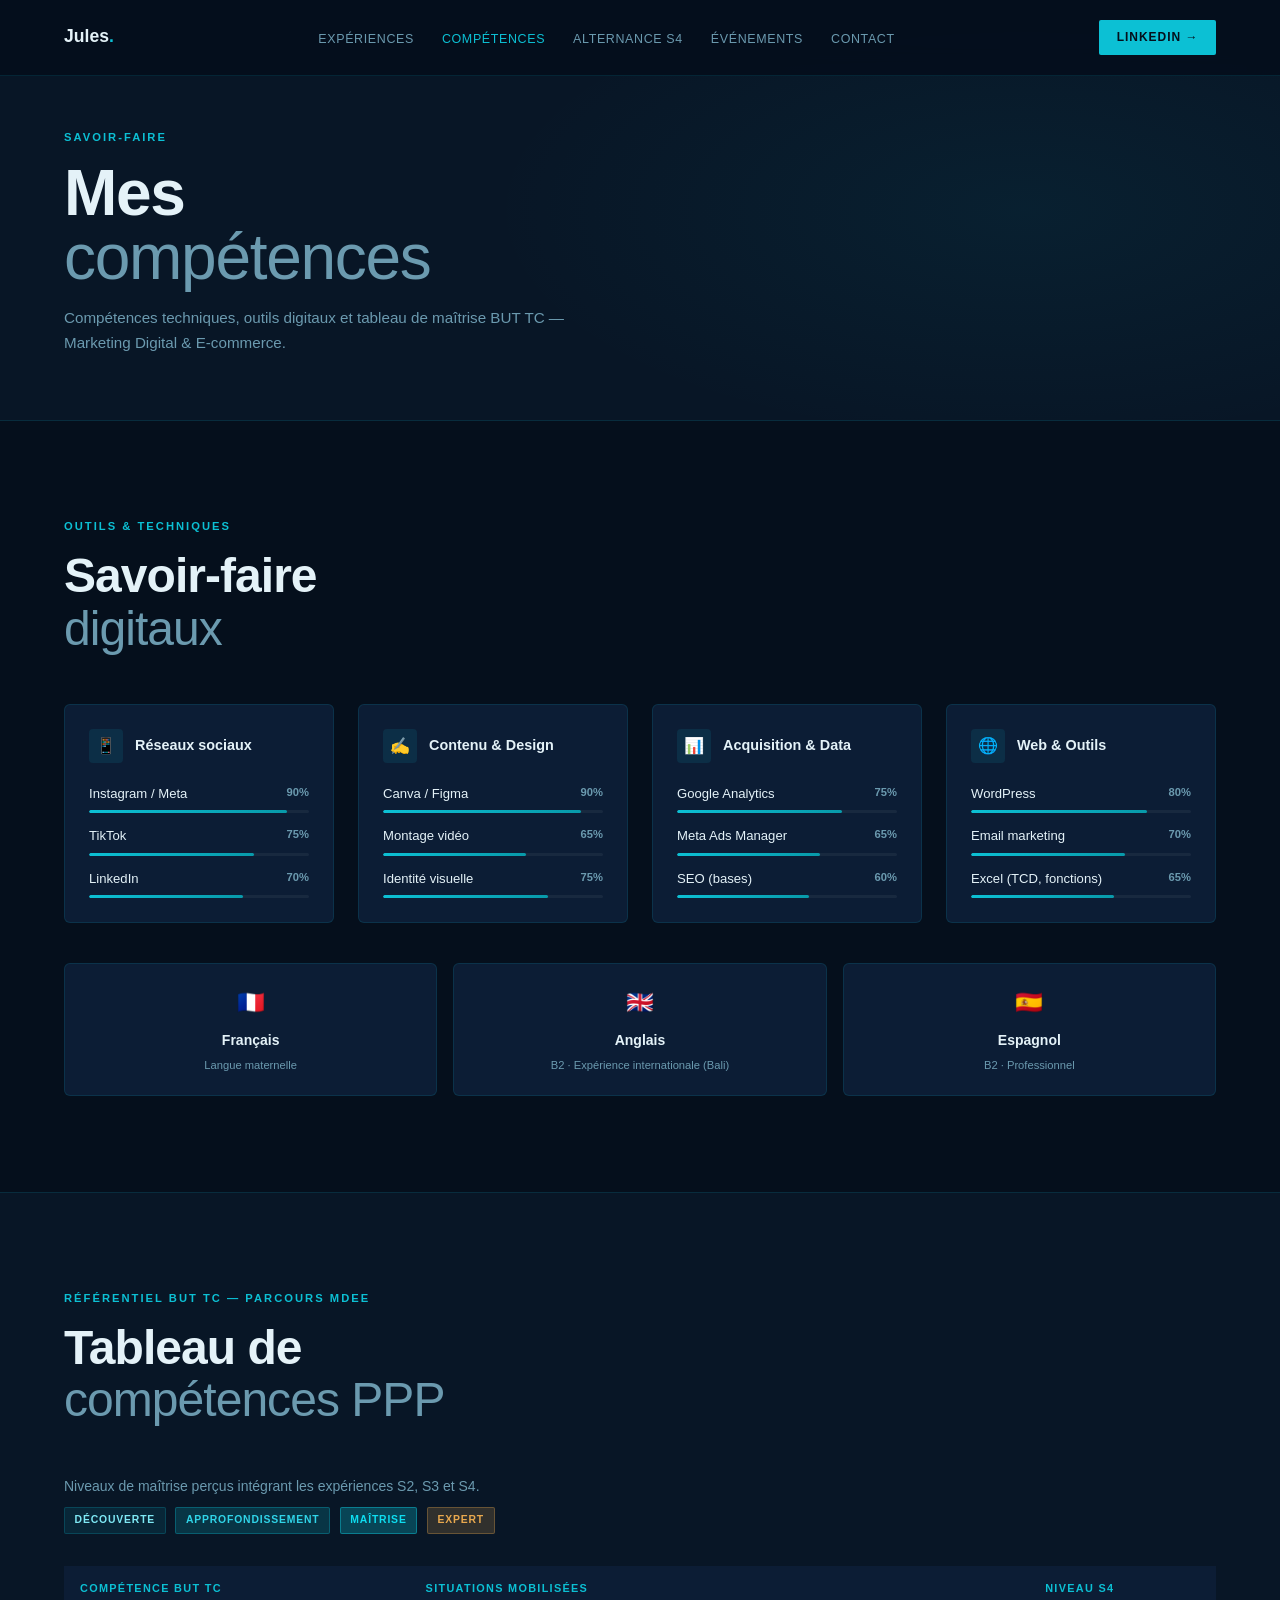
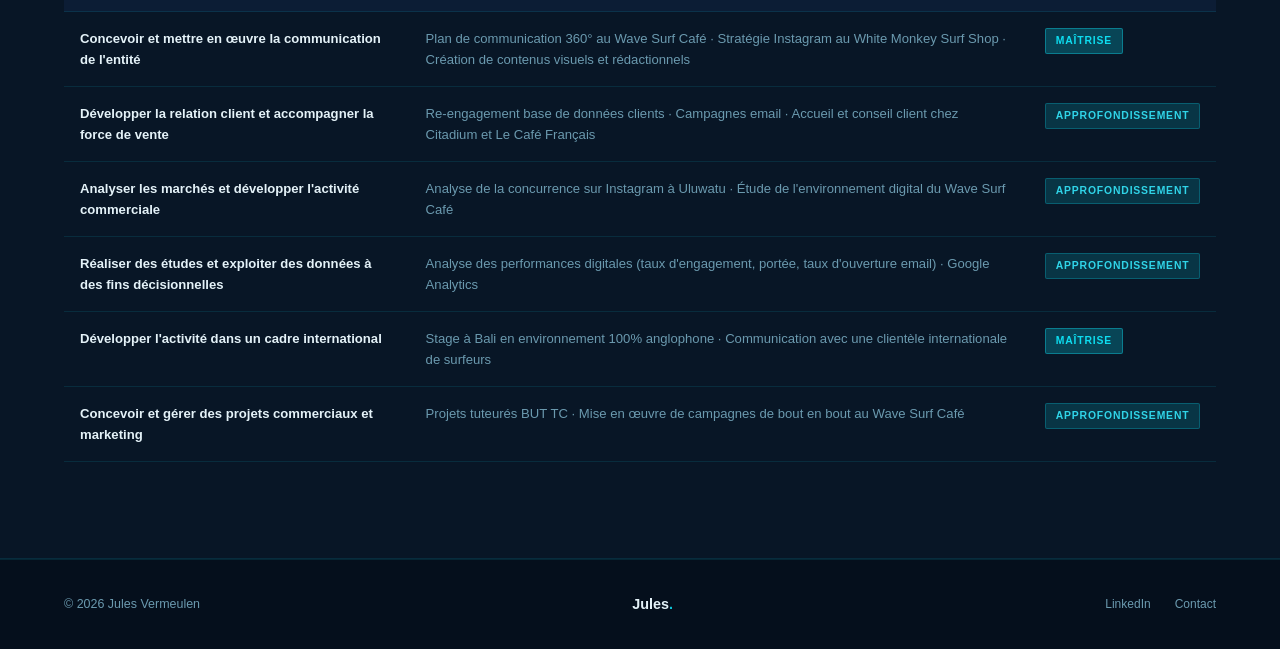
==== competences.html @ f008c770 "Refonte complète du portfolio — thème surf + pages PPP S4 - Nouveau code couleur océan/teal (remplac" ====
<!DOCTYPE html>
<html lang="fr">
<head>
<meta charset="UTF-8">
<meta name="viewport" content="width=device-width, initial-scale=1.0">
<title>Compétences — Jules Vermeulen</title>
<link rel="stylesheet" href="style.css">
</head>
<body>

<nav>
  <a href="index.html" class="nav-logo">Jules<span>.</span></a>
  <ul class="nav-links">
    <li><a href="experiences.html">Expériences</a></li>
    <li><a href="competences.html" class="active">Compétences</a></li>
    <li><a href="alternance.html">Alternance S4</a></li>
    <li><a href="evenements.html">Événements</a></li>
    <li><a href="contact.html">Contact</a></li>
  </ul>
  <a href="https://www.linkedin.com/in/julesvermeulen/" target="_blank" class="nav-cta">LinkedIn →</a>
</nav>

<div class="page-header">
  <div class="page-header-label">Savoir-faire</div>
  <h1 class="page-header-title">Mes<br><em>compétences</em></h1>
  <p class="page-header-sub">Compétences techniques, outils digitaux et tableau de maîtrise BUT TC — Marketing Digital & E-commerce.</p>
</div>

<!-- SKILLS GRID -->
<section>
  <div class="section-label">Outils & techniques</div>
  <h2 class="section-title">Savoir-faire<br><em>digitaux</em></h2>
  <div class="skills-grid">

    <div class="skill-category">
      <div class="skill-cat-header">
        <div class="skill-cat-icon">📱</div>
        <span class="skill-cat-title">Réseaux sociaux</span>
      </div>
      <div class="skill-list">
        <div class="skill-item">
          <div class="skill-name-row"><span class="skill-name">Instagram / Meta</span><span class="skill-pct">90%</span></div>
          <div class="skill-bar"><div class="skill-bar-fill" style="width:90%"></div></div>
        </div>
        <div class="skill-item">
          <div class="skill-name-row"><span class="skill-name">TikTok</span><span class="skill-pct">75%</span></div>
          <div class="skill-bar"><div class="skill-bar-fill" style="width:75%"></div></div>
        </div>
        <div class="skill-item">
          <div class="skill-name-row"><span class="skill-name">LinkedIn</span><span class="skill-pct">70%</span></div>
          <div class="skill-bar"><div class="skill-bar-fill" style="width:70%"></div></div>
        </div>
      </div>
    </div>

    <div class="skill-category">
      <div class="skill-cat-header">
        <div class="skill-cat-icon">✍️</div>
        <span class="skill-cat-title">Contenu & Design</span>
      </div>
      <div class="skill-list">
        <div class="skill-item">
          <div class="skill-name-row"><span class="skill-name">Canva / Figma</span><span class="skill-pct">90%</span></div>
          <div class="skill-bar"><div class="skill-bar-fill" style="width:90%"></div></div>
        </div>
        <div class="skill-item">
          <div class="skill-name-row"><span class="skill-name">Montage vidéo</span><span class="skill-pct">65%</span></div>
          <div class="skill-bar"><div class="skill-bar-fill" style="width:65%"></div></div>
        </div>
        <div class="skill-item">
          <div class="skill-name-row"><span class="skill-name">Identité visuelle</span><span class="skill-pct">75%</span></div>
          <div class="skill-bar"><div class="skill-bar-fill" style="width:75%"></div></div>
        </div>
      </div>
    </div>

    <div class="skill-category">
      <div class="skill-cat-header">
        <div class="skill-cat-icon">📊</div>
        <span class="skill-cat-title">Acquisition & Data</span>
      </div>
      <div class="skill-list">
        <div class="skill-item">
          <div class="skill-name-row"><span class="skill-name">Google Analytics</span><span class="skill-pct">75%</span></div>
          <div class="skill-bar"><div class="skill-bar-fill" style="width:75%"></div></div>
        </div>
        <div class="skill-item">
          <div class="skill-name-row"><span class="skill-name">Meta Ads Manager</span><span class="skill-pct">65%</span></div>
          <div class="skill-bar"><div class="skill-bar-fill" style="width:65%"></div></div>
        </div>
        <div class="skill-item">
          <div class="skill-name-row"><span class="skill-name">SEO (bases)</span><span class="skill-pct">60%</span></div>
          <div class="skill-bar"><div class="skill-bar-fill" style="width:60%"></div></div>
        </div>
      </div>
    </div>

    <div class="skill-category">
      <div class="skill-cat-header">
        <div class="skill-cat-icon">🌐</div>
        <span class="skill-cat-title">Web & Outils</span>
      </div>
      <div class="skill-list">
        <div class="skill-item">
          <div class="skill-name-row"><span class="skill-name">WordPress</span><span class="skill-pct">80%</span></div>
          <div class="skill-bar"><div class="skill-bar-fill" style="width:80%"></div></div>
        </div>
        <div class="skill-item">
          <div class="skill-name-row"><span class="skill-name">Email marketing</span><span class="skill-pct">70%</span></div>
          <div class="skill-bar"><div class="skill-bar-fill" style="width:70%"></div></div>
        </div>
        <div class="skill-item">
          <div class="skill-name-row"><span class="skill-name">Excel (TCD, fonctions)</span><span class="skill-pct">65%</span></div>
          <div class="skill-bar"><div class="skill-bar-fill" style="width:65%"></div></div>
        </div>
      </div>
    </div>

  </div>

  <div class="lang-grid">
    <div class="lang-card"><div class="lang-flag">🇫🇷</div><div class="lang-name">Français</div><div class="lang-level">Langue maternelle</div></div>
    <div class="lang-card"><div class="lang-flag">🇬🇧</div><div class="lang-name">Anglais</div><div class="lang-level">B2 · Expérience internationale (Bali)</div></div>
    <div class="lang-card"><div class="lang-flag">🇪🇸</div><div class="lang-name">Espagnol</div><div class="lang-level">B2 · Professionnel</div></div>
  </div>
</section>

<!-- TABLEAU COMPÉTENCES BUT TC (PPP) -->
<section class="alt">
  <div class="section-label">Référentiel BUT TC — Parcours MDEE</div>
  <h2 class="section-title">Tableau de<br><em>compétences PPP</em></h2>
  <p style="color:var(--muted);margin-bottom:0.5rem;font-size:0.875rem;">Niveaux de maîtrise perçus intégrant les expériences S2, S3 et S4.</p>

  <div style="display:flex;gap:1rem;flex-wrap:wrap;margin-bottom:1.5rem;">
    <span style="font-size:0.72rem;color:var(--muted);">
      <span class="mastery-badge m1">Découverte</span> &nbsp;
      <span class="mastery-badge m2">Approfondissement</span> &nbsp;
      <span class="mastery-badge m3">Maîtrise</span> &nbsp;
      <span class="mastery-badge m4">Expert</span>
    </span>
  </div>

  <div class="comp-table-wrap">
    <table class="comp-table">
      <thead>
        <tr>
          <th>Compétence BUT TC</th>
          <th>Situations mobilisées</th>
          <th>Niveau S4</th>
        </tr>
      </thead>
      <tbody>
        <tr>
          <td>Concevoir et mettre en œuvre la communication de l'entité</td>
          <td>Plan de communication 360° au Wave Surf Café · Stratégie Instagram au White Monkey Surf Shop · Création de contenus visuels et rédactionnels</td>
          <td><span class="mastery-badge m3">Maîtrise</span></td>
        </tr>
        <tr>
          <td>Développer la relation client et accompagner la force de vente</td>
          <td>Re-engagement base de données clients · Campagnes email · Accueil et conseil client chez Citadium et Le Café Français</td>
          <td><span class="mastery-badge m2">Approfondissement</span></td>
        </tr>
        <tr>
          <td>Analyser les marchés et développer l'activité commerciale</td>
          <td>Analyse de la concurrence sur Instagram à Uluwatu · Étude de l'environnement digital du Wave Surf Café</td>
          <td><span class="mastery-badge m2">Approfondissement</span></td>
        </tr>
        <tr>
          <td>Réaliser des études et exploiter des données à des fins décisionnelles</td>
          <td>Analyse des performances digitales (taux d'engagement, portée, taux d'ouverture email) · Google Analytics</td>
          <td><span class="mastery-badge m2">Approfondissement</span></td>
        </tr>
        <tr>
          <td>Développer l'activité dans un cadre international</td>
          <td>Stage à Bali en environnement 100% anglophone · Communication avec une clientèle internationale de surfeurs</td>
          <td><span class="mastery-badge m3">Maîtrise</span></td>
        </tr>
        <tr>
          <td>Concevoir et gérer des projets commerciaux et marketing</td>
          <td>Projets tuteurés BUT TC · Mise en œuvre de campagnes de bout en bout au Wave Surf Café</td>
          <td><span class="mastery-badge m2">Approfondissement</span></td>
        </tr>
      </tbody>
    </table>
  </div>
</section>

<footer>
  <span class="footer-copy">© 2026 Jules Vermeulen</span>
  <span class="footer-logo">Jules<span>.</span></span>
  <div class="footer-links">
    <a href="https://www.linkedin.com/in/julesvermeulen/" target="_blank">LinkedIn</a>
    <a href="contact.html">Contact</a>
  </div>
</footer>

</body>
</html>
---- style.css ----
/* === RESET & VARIABLES === */
*, *::before, *::after { box-sizing: border-box; margin: 0; padding: 0; }

:root {
  --bg: #050F1C;
  --bg2: #081626;
  --bg3: #0C1D35;
  --accent: #0CC0D4;
  --accent2: #089AAA;
  --sand: #E8A84E;
  --text: #E4F2F8;
  --muted: #6B9AAF;
  --border: rgba(12,192,212,0.13);
}

html { scroll-behavior: smooth; }
body {
  background: var(--bg);
  color: var(--text);
  font-family: -apple-system, BlinkMacSystemFont, 'Segoe UI', sans-serif;
  font-size: 16px;
  line-height: 1.7;
  overflow-x: hidden;
}

/* === NAV === */
nav {
  position: fixed;
  top: 0; left: 0; right: 0;
  z-index: 100;
  display: flex;
  align-items: center;
  justify-content: space-between;
  padding: 1.25rem 5vw;
  background: rgba(5,15,28,0.93);
  backdrop-filter: blur(14px);
  border-bottom: 0.5px solid var(--border);
}
.nav-logo { font-size: 1.1rem; font-weight: 800; color: var(--text); text-decoration: none; }
.nav-logo span { color: var(--accent); }
.nav-links { display: flex; gap: 1.75rem; list-style: none; align-items: center; }
.nav-links a {
  font-size: 0.78rem;
  font-weight: 500;
  color: var(--muted);
  text-decoration: none;
  letter-spacing: 0.05em;
  text-transform: uppercase;
  transition: color 0.2s;
}
.nav-links a:hover, .nav-links a.active { color: var(--accent); }
.nav-cta {
  font-size: 0.75rem;
  font-weight: 700;
  letter-spacing: 0.08em;
  text-transform: uppercase;
  color: var(--bg);
  background: var(--accent);
  padding: 0.45rem 1.1rem;
  border-radius: 2px;
  text-decoration: none;
  transition: opacity 0.2s;
  white-space: nowrap;
}
.nav-cta:hover { opacity: 0.85; }

/* === BASE SECTIONS === */
section { padding: 6rem 5vw; }
.section-label {
  font-size: 0.7rem;
  font-weight: 600;
  letter-spacing: 0.18em;
  text-transform: uppercase;
  color: var(--accent);
  margin-bottom: 0.85rem;
}
.section-title {
  font-size: clamp(2rem, 4vw, 3rem);
  font-weight: 800;
  line-height: 1.1;
  letter-spacing: -0.02em;
  margin-bottom: 3rem;
}
.section-title em { font-style: normal; color: var(--muted); font-weight: 400; }
section.alt {
  background: var(--bg2);
  border-top: 0.5px solid var(--border);
  border-bottom: 0.5px solid var(--border);
}

/* === BUTTONS === */
.btn-primary {
  display: inline-flex;
  align-items: center;
  gap: 0.5rem;
  background: var(--accent);
  color: var(--bg);
  font-size: 0.875rem;
  font-weight: 700;
  letter-spacing: 0.04em;
  text-decoration: none;
  padding: 0.75rem 1.75rem;
  border-radius: 3px;
  transition: opacity 0.2s;
}
.btn-primary:hover { opacity: 0.85; }
.btn-ghost {
  color: var(--text);
  font-size: 0.875rem;
  font-weight: 500;
  text-decoration: none;
  border-bottom: 1px solid var(--border);
  padding-bottom: 2px;
}
.btn-ghost:hover { color: var(--accent); }

/* === TAG === */
.tag {
  font-size: 0.7rem;
  font-weight: 500;
  padding: 0.25rem 0.65rem;
  background: rgba(12,192,212,0.07);
  border: 0.5px solid var(--border);
  border-radius: 2px;
  color: var(--muted);
}

/* === PAGE HEADER === */
.page-header {
  padding: 8rem 5vw 4rem;
  background: var(--bg2);
  border-bottom: 0.5px solid var(--border);
  position: relative;
  overflow: hidden;
}
.page-header::before {
  content: '';
  position: absolute;
  inset: 0;
  background: radial-gradient(ellipse 60% 80% at 80% 50%, rgba(12,192,212,0.06) 0%, transparent 70%);
  pointer-events: none;
}
.page-header-label { font-size: 0.7rem; font-weight: 600; letter-spacing: 0.18em; text-transform: uppercase; color: var(--accent); margin-bottom: 0.85rem; }
.page-header-title { font-size: clamp(2.5rem, 5vw, 4rem); font-weight: 800; line-height: 1; letter-spacing: -0.02em; position: relative; }
.page-header-title em { font-style: normal; color: var(--muted); font-weight: 400; }
.page-header-sub { font-size: 0.95rem; color: var(--muted); margin-top: 1rem; max-width: 560px; line-height: 1.7; position: relative; }

/* === HERO (index) === */
.hero {
  min-height: 100vh;
  display: grid;
  grid-template-columns: 1fr 1fr;
  align-items: center;
  padding: 8rem 5vw 4rem;
  gap: 4rem;
  position: relative;
  overflow: hidden;
}
.hero::before {
  content: '';
  position: absolute;
  inset: 0;
  background:
    radial-gradient(ellipse 70% 60% at 75% 50%, rgba(12,192,212,0.06) 0%, transparent 70%),
    radial-gradient(ellipse 50% 50% at 20% 80%, rgba(232,168,78,0.04) 0%, transparent 60%);
  pointer-events: none;
}
.hero-left { position: relative; z-index: 2; }

.photo-wrapper { position: relative; width: 110px; height: 110px; margin-bottom: 2rem; }
.photo-ring { position: absolute; inset: -4px; border-radius: 50%; background: conic-gradient(var(--accent) 0%, transparent 60%, var(--accent2) 100%); animation: spin 3s linear infinite; }
.photo-ring-inner { position: absolute; inset: 3px; border-radius: 50%; background: var(--bg); }
.hero-photo { position: absolute; inset: 6px; width: calc(100% - 12px); height: calc(100% - 12px); border-radius: 50%; object-fit: cover; z-index: 1; }
@keyframes spin { from { transform: rotate(0deg); } to { transform: rotate(360deg); } }

.hero-tag {
  display: inline-flex;
  align-items: center;
  gap: 0.5rem;
  font-size: 0.7rem;
  font-weight: 500;
  letter-spacing: 0.12em;
  text-transform: uppercase;
  color: var(--accent);
  border: 0.5px solid rgba(12,192,212,0.3);
  padding: 0.35rem 0.9rem;
  border-radius: 2px;
  margin-bottom: 1.5rem;
}
.hero-tag::before { content: ''; width: 6px; height: 6px; background: var(--accent); border-radius: 50%; animation: pulse 2s ease-in-out infinite; }
@keyframes pulse { 0%,100%{opacity:1;transform:scale(1)} 50%{opacity:0.4;transform:scale(0.7)} }

.hero-name { font-size: clamp(3rem, 6vw, 5rem); font-weight: 800; line-height: 0.95; letter-spacing: -0.02em; margin-bottom: 0.75rem; }
.hero-name em { font-style: normal; -webkit-text-stroke: 1px var(--text); color: transparent; }
.hero-role { font-size: 1rem; color: var(--muted); margin-bottom: 1rem; line-height: 1.6; }
.hero-role strong { color: var(--text); font-weight: 600; }
.hero-desc {
  font-size: 0.9rem;
  color: var(--muted);
  max-width: 420px;
  margin-bottom: 2rem;
  padding: 1rem 1.25rem;
  background: rgba(12,192,212,0.05);
  border-left: 2px solid var(--accent);
  border-radius: 0 4px 4px 0;
}
.hero-desc strong { color: var(--accent); font-weight: 600; }
.hero-actions { display: flex; gap: 1rem; align-items: center; flex-wrap: wrap; }

.hero-right {
  position: relative;
  z-index: 2;
  display: flex;
  flex-direction: column;
  gap: 1rem;
  padding-left: 2rem;
  border-left: 1px solid var(--border);
}
.hero-stat { padding: 1.25rem 1.5rem; background: var(--bg2); border: 0.5px solid var(--border); border-radius: 4px; transition: border-color 0.2s; }
.hero-stat:hover { border-color: rgba(12,192,212,0.3); }
.hero-stat-num { font-size: 2.2rem; font-weight: 800; color: var(--accent); line-height: 1; margin-bottom: 0.25rem; }
.hero-stat-label { font-size: 0.78rem; color: var(--muted); }
.hero-tags-list { display: flex; flex-wrap: wrap; gap: 0.5rem; margin-top: 0.5rem; }

/* === PAGE NAV CARDS (index) === */
.page-cards { display: grid; grid-template-columns: repeat(auto-fit, minmax(220px, 1fr)); gap: 1.25rem; }
.page-card {
  display: block;
  padding: 1.75rem;
  background: var(--bg3);
  border: 0.5px solid var(--border);
  border-radius: 6px;
  text-decoration: none;
  color: var(--text);
  transition: border-color 0.2s, transform 0.2s;
}
.page-card:hover { border-color: rgba(12,192,212,0.35); transform: translateY(-2px); }
.page-card-icon { font-size: 1.5rem; margin-bottom: 1rem; }
.page-card-title { font-size: 0.95rem; font-weight: 700; margin-bottom: 0.4rem; }
.page-card-desc { font-size: 0.78rem; color: var(--muted); line-height: 1.6; }
.page-card-arrow { color: var(--accent); font-size: 0.82rem; margin-top: 1rem; display: block; }

/* === ABOUT CARDS === */
.reason-card { display: flex; gap: 1rem; align-items: flex-start; padding: 1.25rem; background: var(--bg3); border: 0.5px solid var(--border); border-radius: 6px; transition: border-color 0.2s; }
.reason-card:hover { border-color: rgba(12,192,212,0.3); }
.reason-icon { font-size: 1rem; width: 38px; height: 38px; background: rgba(12,192,212,0.1); border-radius: 4px; display: flex; align-items: center; justify-content: center; flex-shrink: 0; }
.reason-card h4 { font-size: 0.875rem; font-weight: 700; margin-bottom: 0.2rem; color: var(--text); }
.reason-card p { font-size: 0.78rem; color: var(--muted); line-height: 1.5; }

/* === EXPERIENCES === */
.exp-timeline { position: relative; padding-left: 2rem; max-width: 820px; }
.exp-timeline::before { content: ''; position: absolute; left: 0; top: 0.5rem; bottom: 0; width: 1px; background: linear-gradient(to bottom, var(--accent), transparent); }
.exp-item { position: relative; margin-bottom: 3rem; padding-left: 2.5rem; }
.exp-item::before { content: ''; position: absolute; left: -2rem; top: 0.6rem; width: 9px; height: 9px; background: var(--accent); border-radius: 50%; border: 2px solid var(--bg); box-shadow: 0 0 8px rgba(12,192,212,0.5); }
.exp-period { font-size: 0.7rem; font-weight: 600; letter-spacing: 0.1em; text-transform: uppercase; color: var(--accent); margin-bottom: 0.4rem; }
.exp-title { font-size: 1.2rem; font-weight: 700; margin-bottom: 0.2rem; }
.exp-company { font-size: 0.875rem; color: var(--muted); margin-bottom: 0.9rem; }
.exp-missions { list-style: none; display: flex; flex-direction: column; gap: 0.45rem; }
.exp-missions li { font-size: 0.875rem; color: var(--muted); padding-left: 1.4rem; position: relative; }
.exp-missions li::before { content: '→'; position: absolute; left: 0; color: var(--accent); font-size: 0.8rem; }
.exp-tags { display: flex; flex-wrap: wrap; gap: 0.4rem; margin-top: 0.9rem; }

/* === SKILLS === */
.skills-grid { display: grid; grid-template-columns: repeat(auto-fit, minmax(230px, 1fr)); gap: 1.5rem; }
.skill-category { background: var(--bg3); border: 0.5px solid var(--border); border-radius: 6px; padding: 1.5rem; transition: border-color 0.2s; }
.skill-category:hover { border-color: rgba(12,192,212,0.25); }
.skill-cat-header { display: flex; align-items: center; gap: 0.75rem; margin-bottom: 1.25rem; }
.skill-cat-icon { font-size: 1rem; width: 34px; height: 34px; background: rgba(12,192,212,0.1); border-radius: 4px; display: flex; align-items: center; justify-content: center; }
.skill-cat-title { font-size: 0.9rem; font-weight: 700; }
.skill-list { display: flex; flex-direction: column; gap: 0.8rem; }
.skill-item { display: flex; flex-direction: column; gap: 0.3rem; }
.skill-name-row { display: flex; justify-content: space-between; }
.skill-name { font-size: 0.82rem; color: var(--text); }
.skill-pct { font-size: 0.7rem; color: var(--muted); font-weight: 600; }
.skill-bar { height: 3px; background: rgba(255,255,255,0.05); border-radius: 2px; overflow: hidden; }
.skill-bar-fill { height: 100%; background: linear-gradient(90deg, var(--accent), var(--accent2)); border-radius: 2px; }

.lang-grid { display: flex; gap: 1rem; margin-top: 2.5rem; flex-wrap: wrap; }
.lang-card { flex: 1; min-width: 130px; background: var(--bg3); border: 0.5px solid var(--border); border-radius: 6px; padding: 1.25rem; text-align: center; }
.lang-flag { font-size: 1.4rem; margin-bottom: 0.4rem; }
.lang-name { font-size: 0.875rem; font-weight: 700; margin-bottom: 0.2rem; }
.lang-level { font-size: 0.7rem; color: var(--muted); }

/* === COMPETENCY TABLE (PPP) === */
.comp-table-wrap { overflow-x: auto; margin-top: 2rem; }
.comp-table { width: 100%; border-collapse: collapse; min-width: 600px; }
.comp-table th {
  font-size: 0.68rem;
  font-weight: 600;
  letter-spacing: 0.12em;
  text-transform: uppercase;
  color: var(--accent);
  text-align: left;
  padding: 0.85rem 1rem;
  border-bottom: 1px solid var(--border);
  background: var(--bg3);
}
.comp-table td {
  font-size: 0.82rem;
  color: var(--muted);
  padding: 1rem 1rem;
  border-bottom: 0.5px solid var(--border);
  vertical-align: top;
  line-height: 1.6;
}
.comp-table td:first-child { color: var(--text); font-weight: 600; width: 30%; }
.comp-table tr:hover td { background: rgba(12,192,212,0.03); }
.mastery-badge {
  display: inline-block;
  font-size: 0.65rem;
  font-weight: 700;
  letter-spacing: 0.08em;
  text-transform: uppercase;
  padding: 0.22rem 0.6rem;
  border-radius: 2px;
  white-space: nowrap;
}
.m1 { background: rgba(12,192,212,0.1); color: #7ee8f4; border: 0.5px solid rgba(12,192,212,0.2); }
.m2 { background: rgba(12,192,212,0.18); color: #30d4e8; border: 0.5px solid rgba(12,192,212,0.3); }
.m3 { background: rgba(12,192,212,0.28); color: #0EDDF0; border: 0.5px solid rgba(12,192,212,0.45); }
.m4 { background: rgba(232,168,78,0.18); color: var(--sand); border: 0.5px solid rgba(232,168,78,0.3); }

/* === ALTERNANCE (PPP) === */
.situation-card {
  background: var(--bg3);
  border: 0.5px solid var(--border);
  border-radius: 6px;
  padding: 1.75rem;
  margin-bottom: 1.5rem;
  transition: border-color 0.2s;
}
.situation-card:hover { border-color: rgba(12,192,212,0.3); }
.situation-num { font-size: 0.68rem; font-weight: 700; letter-spacing: 0.12em; text-transform: uppercase; color: var(--accent); margin-bottom: 0.5rem; }
.situation-title { font-size: 1.05rem; font-weight: 700; margin-bottom: 1rem; }
.situation-grid { display: grid; grid-template-columns: 1fr 1fr; gap: 1rem; }
.situation-block label { display: block; font-size: 0.65rem; font-weight: 600; letter-spacing: 0.12em; text-transform: uppercase; color: var(--accent); margin-bottom: 0.35rem; }
.situation-block p { font-size: 0.82rem; color: var(--muted); line-height: 1.6; }
.situation-result { margin-top: 1rem; padding: 0.85rem 1rem; background: rgba(12,192,212,0.05); border-left: 2px solid var(--accent); border-radius: 0 3px 3px 0; font-size: 0.82rem; color: var(--text); }
.situation-result strong { color: var(--accent); }

/* === EVENTS (PPP) === */
.events-grid { display: grid; grid-template-columns: repeat(auto-fit, minmax(300px, 1fr)); gap: 1.5rem; }
.event-card { background: var(--bg3); border: 0.5px solid var(--border); border-radius: 6px; padding: 1.75rem; transition: border-color 0.2s; }
.event-card:hover { border-color: rgba(12,192,212,0.3); }
.event-badges { display: flex; gap: 0.5rem; margin-bottom: 1rem; flex-wrap: wrap; }
.badge {
  display: inline-block;
  font-size: 0.62rem;
  font-weight: 700;
  letter-spacing: 0.1em;
  text-transform: uppercase;
  padding: 0.2rem 0.6rem;
  border-radius: 2px;
}
.badge-tc { background: rgba(12,192,212,0.12); color: var(--accent); border: 0.5px solid rgba(12,192,212,0.25); }
.badge-perso { background: rgba(232,168,78,0.12); color: var(--sand); border: 0.5px solid rgba(232,168,78,0.25); }
.event-date { font-size: 0.7rem; color: var(--muted); margin-bottom: 0.5rem; }
.event-title { font-size: 1.05rem; font-weight: 700; margin-bottom: 0.75rem; }
.event-desc { font-size: 0.82rem; color: var(--muted); line-height: 1.7; margin-bottom: 1rem; }
.event-impact { font-size: 0.8rem; padding: 0.75rem 1rem; background: rgba(12,192,212,0.05); border-left: 2px solid var(--accent); border-radius: 0 3px 3px 0; line-height: 1.6; }
.event-impact strong { color: var(--accent); }

/* === CONTACT === */
.contact-cards { display: flex; flex-direction: column; gap: 1rem; max-width: 420px; margin: 0 auto; }
.contact-card {
  display: flex;
  align-items: center;
  gap: 1rem;
  padding: 1.25rem 1.5rem;
  background: var(--bg2);
  border: 0.5px solid var(--border);
  border-radius: 6px;
  text-decoration: none;
  color: var(--text);
  transition: border-color 0.2s;
}
.contact-card:hover { border-color: rgba(12,192,212,0.4); }
.contact-card-icon {
  font-size: 1.1rem;
  width: 42px;
  height: 42px;
  background: rgba(12,192,212,0.1);
  border-radius: 4px;
  display: flex;
  align-items: center;
  justify-content: center;
  flex-shrink: 0;
}
.contact-card-label { font-size: 0.65rem; letter-spacing: 0.1em; text-transform: uppercase; color: var(--muted); margin-bottom: 0.2rem; }
.contact-card-value { font-size: 0.9rem; font-weight: 500; }

.linkedin-block {
  display: flex;
  align-items: center;
  gap: 1.25rem;
  padding: 1.75rem 2rem;
  background: rgba(12,192,212,0.06);
  border: 1px solid rgba(12,192,212,0.22);
  border-radius: 8px;
  text-decoration: none;
  color: var(--text);
  transition: border-color 0.2s, background 0.2s;
  max-width: 420px;
  margin: 1.5rem auto 0;
}
.linkedin-block:hover { border-color: var(--accent); background: rgba(12,192,212,0.1); }
.linkedin-block-logo { font-size: 1.8rem; flex-shrink: 0; }
.linkedin-block-title { font-size: 1rem; font-weight: 700; margin-bottom: 0.2rem; }
.linkedin-block-url { font-size: 0.78rem; color: var(--muted); }

/* === FOOTER === */
footer {
  border-top: 0.5px solid var(--border);
  padding: 2rem 5vw;
  display: flex;
  align-items: center;
  justify-content: space-between;
  flex-wrap: wrap;
  gap: 1rem;
}
.footer-copy { font-size: 0.78rem; color: var(--muted); }
.footer-logo { font-size: 0.9rem; font-weight: 800; }
.footer-logo span { color: var(--accent); }
.footer-links { display: flex; gap: 1.5rem; }
.footer-links a { font-size: 0.75rem; color: var(--muted); text-decoration: none; transition: color 0.2s; }
.footer-links a:hover { color: var(--accent); }

/* === RESPONSIVE === */
@media (max-width: 768px) {
  .hero { grid-template-columns: 1fr; padding-top: 7rem; }
  .hero-right { border-left: none; border-top: 1px solid var(--border); padding-left: 0; padding-top: 2rem; }
  .nav-links { display: none; }
  .situation-grid { grid-template-columns: 1fr; }
  .page-header { padding: 7rem 5vw 3rem; }
}
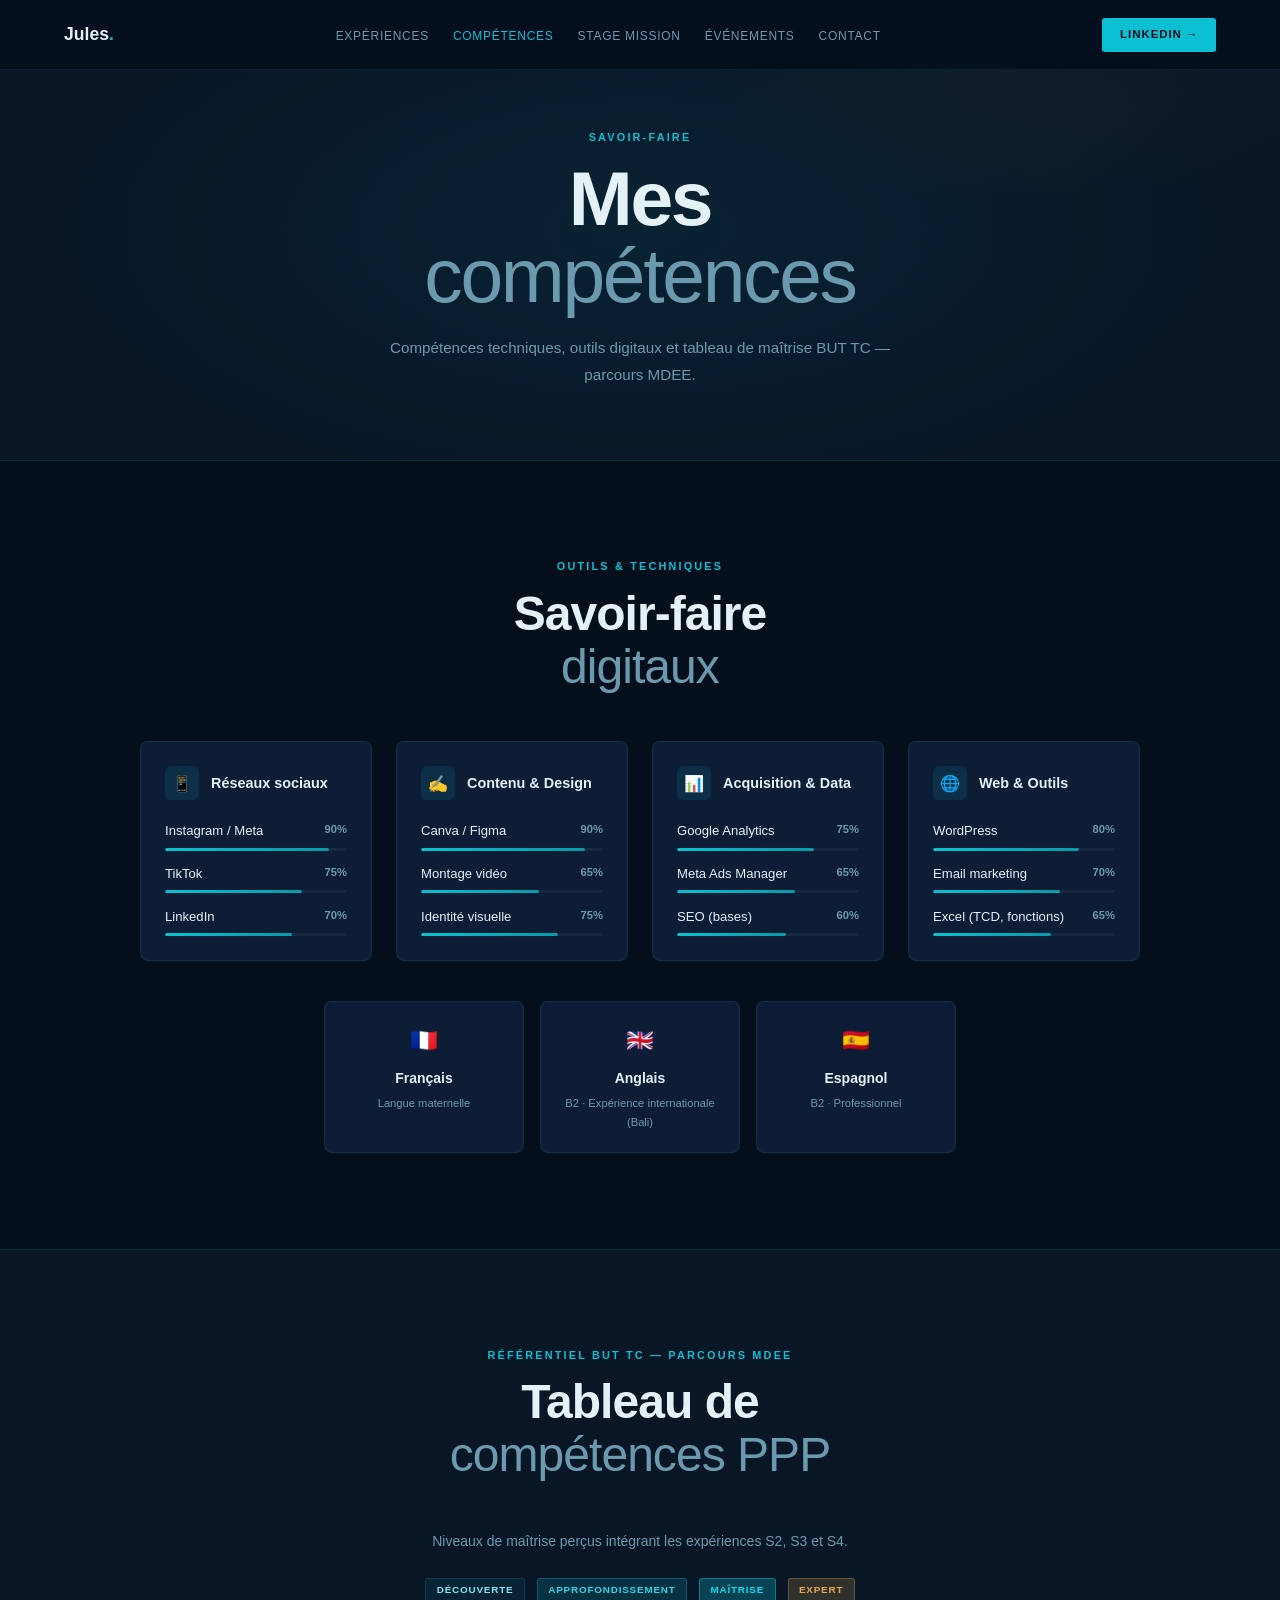
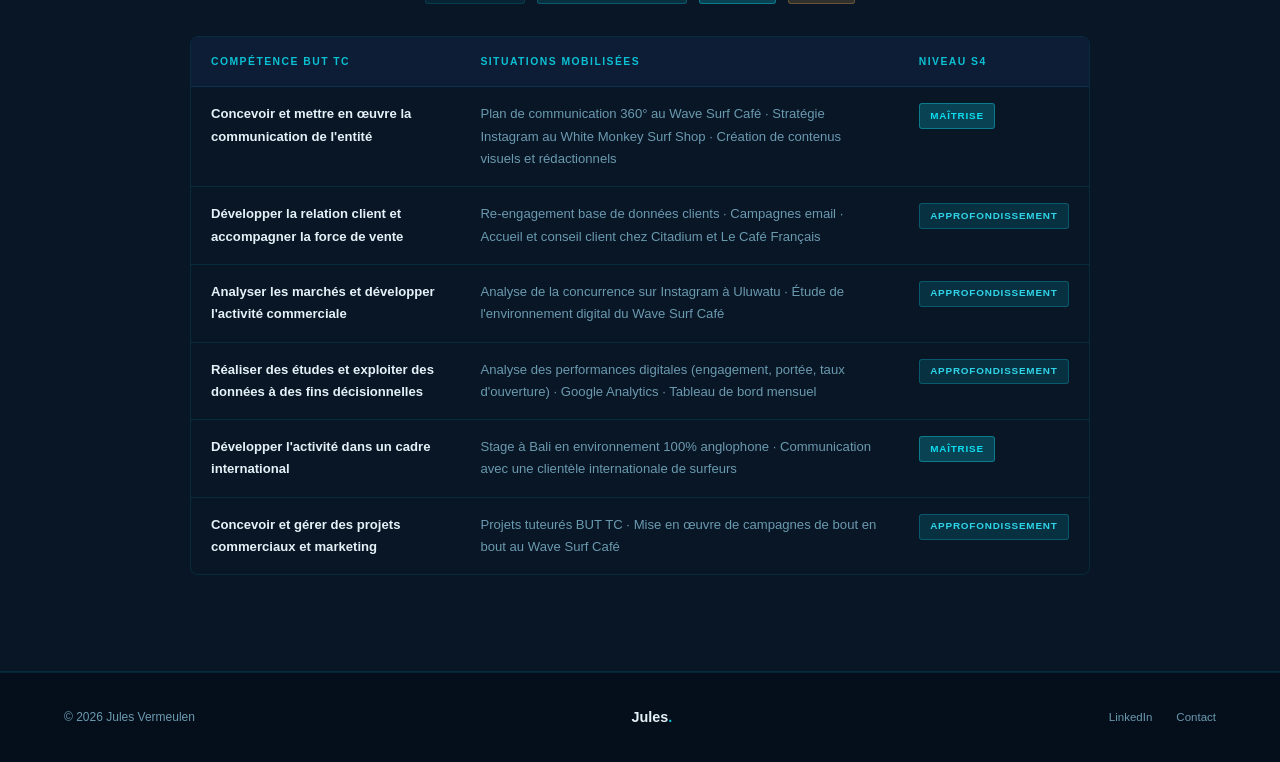
==== commit 584fb206: "Refonte complète : animations, responsive, carte, LinkedIn corrigé - LinkedIn URL corrigé partout (/" ====
--- a/competences.html
+++ b/competences.html
@@ -13,134 +13,78 @@
   <ul class="nav-links">
     <li><a href="experiences.html">Expériences</a></li>
     <li><a href="competences.html" class="active">Compétences</a></li>
-    <li><a href="alternance.html">Alternance S4</a></li>
+    <li><a href="stage-mission.html">Stage Mission</a></li>
     <li><a href="evenements.html">Événements</a></li>
     <li><a href="contact.html">Contact</a></li>
   </ul>
-  <a href="https://www.linkedin.com/in/julesvermeulen/" target="_blank" class="nav-cta">LinkedIn →</a>
+  <button class="nav-toggle" aria-label="Menu"><span></span><span></span><span></span></button>
+  <a href="https://www.linkedin.com/in/jules-vermeulen/" target="_blank" class="nav-cta">LinkedIn →</a>
 </nav>
 
 <div class="page-header">
   <div class="page-header-label">Savoir-faire</div>
   <h1 class="page-header-title">Mes<br><em>compétences</em></h1>
-  <p class="page-header-sub">Compétences techniques, outils digitaux et tableau de maîtrise BUT TC — Marketing Digital & E-commerce.</p>
+  <p class="page-header-sub">Compétences techniques, outils digitaux et tableau de maîtrise BUT TC — parcours MDEE.</p>
 </div>
 
-<!-- SKILLS GRID -->
 <section>
   <div class="section-label">Outils & techniques</div>
   <h2 class="section-title">Savoir-faire<br><em>digitaux</em></h2>
   <div class="skills-grid">
-
-    <div class="skill-category">
-      <div class="skill-cat-header">
-        <div class="skill-cat-icon">📱</div>
-        <span class="skill-cat-title">Réseaux sociaux</span>
-      </div>
+    <div class="skill-category will-animate delay-1">
+      <div class="skill-cat-header"><div class="skill-cat-icon">📱</div><span class="skill-cat-title">Réseaux sociaux</span></div>
       <div class="skill-list">
-        <div class="skill-item">
-          <div class="skill-name-row"><span class="skill-name">Instagram / Meta</span><span class="skill-pct">90%</span></div>
-          <div class="skill-bar"><div class="skill-bar-fill" style="width:90%"></div></div>
-        </div>
-        <div class="skill-item">
-          <div class="skill-name-row"><span class="skill-name">TikTok</span><span class="skill-pct">75%</span></div>
-          <div class="skill-bar"><div class="skill-bar-fill" style="width:75%"></div></div>
-        </div>
-        <div class="skill-item">
-          <div class="skill-name-row"><span class="skill-name">LinkedIn</span><span class="skill-pct">70%</span></div>
-          <div class="skill-bar"><div class="skill-bar-fill" style="width:70%"></div></div>
-        </div>
+        <div class="skill-item"><div class="skill-name-row"><span class="skill-name">Instagram / Meta</span><span class="skill-pct">90%</span></div><div class="skill-bar"><div class="skill-bar-fill" style="width:90%"></div></div></div>
+        <div class="skill-item"><div class="skill-name-row"><span class="skill-name">TikTok</span><span class="skill-pct">75%</span></div><div class="skill-bar"><div class="skill-bar-fill" style="width:75%"></div></div></div>
+        <div class="skill-item"><div class="skill-name-row"><span class="skill-name">LinkedIn</span><span class="skill-pct">70%</span></div><div class="skill-bar"><div class="skill-bar-fill" style="width:70%"></div></div></div>
       </div>
     </div>
-
-    <div class="skill-category">
-      <div class="skill-cat-header">
-        <div class="skill-cat-icon">✍️</div>
-        <span class="skill-cat-title">Contenu & Design</span>
-      </div>
+    <div class="skill-category will-animate delay-2">
+      <div class="skill-cat-header"><div class="skill-cat-icon">✍️</div><span class="skill-cat-title">Contenu & Design</span></div>
       <div class="skill-list">
-        <div class="skill-item">
-          <div class="skill-name-row"><span class="skill-name">Canva / Figma</span><span class="skill-pct">90%</span></div>
-          <div class="skill-bar"><div class="skill-bar-fill" style="width:90%"></div></div>
-        </div>
-        <div class="skill-item">
-          <div class="skill-name-row"><span class="skill-name">Montage vidéo</span><span class="skill-pct">65%</span></div>
-          <div class="skill-bar"><div class="skill-bar-fill" style="width:65%"></div></div>
-        </div>
-        <div class="skill-item">
-          <div class="skill-name-row"><span class="skill-name">Identité visuelle</span><span class="skill-pct">75%</span></div>
-          <div class="skill-bar"><div class="skill-bar-fill" style="width:75%"></div></div>
-        </div>
+        <div class="skill-item"><div class="skill-name-row"><span class="skill-name">Canva / Figma</span><span class="skill-pct">90%</span></div><div class="skill-bar"><div class="skill-bar-fill" style="width:90%"></div></div></div>
+        <div class="skill-item"><div class="skill-name-row"><span class="skill-name">Montage vidéo</span><span class="skill-pct">65%</span></div><div class="skill-bar"><div class="skill-bar-fill" style="width:65%"></div></div></div>
+        <div class="skill-item"><div class="skill-name-row"><span class="skill-name">Identité visuelle</span><span class="skill-pct">75%</span></div><div class="skill-bar"><div class="skill-bar-fill" style="width:75%"></div></div></div>
       </div>
     </div>
-
-    <div class="skill-category">
-      <div class="skill-cat-header">
-        <div class="skill-cat-icon">📊</div>
-        <span class="skill-cat-title">Acquisition & Data</span>
-      </div>
+    <div class="skill-category will-animate delay-3">
+      <div class="skill-cat-header"><div class="skill-cat-icon">📊</div><span class="skill-cat-title">Acquisition & Data</span></div>
       <div class="skill-list">
-        <div class="skill-item">
-          <div class="skill-name-row"><span class="skill-name">Google Analytics</span><span class="skill-pct">75%</span></div>
-          <div class="skill-bar"><div class="skill-bar-fill" style="width:75%"></div></div>
-        </div>
-        <div class="skill-item">
-          <div class="skill-name-row"><span class="skill-name">Meta Ads Manager</span><span class="skill-pct">65%</span></div>
-          <div class="skill-bar"><div class="skill-bar-fill" style="width:65%"></div></div>
-        </div>
-        <div class="skill-item">
-          <div class="skill-name-row"><span class="skill-name">SEO (bases)</span><span class="skill-pct">60%</span></div>
-          <div class="skill-bar"><div class="skill-bar-fill" style="width:60%"></div></div>
-        </div>
+        <div class="skill-item"><div class="skill-name-row"><span class="skill-name">Google Analytics</span><span class="skill-pct">75%</span></div><div class="skill-bar"><div class="skill-bar-fill" style="width:75%"></div></div></div>
+        <div class="skill-item"><div class="skill-name-row"><span class="skill-name">Meta Ads Manager</span><span class="skill-pct">65%</span></div><div class="skill-bar"><div class="skill-bar-fill" style="width:65%"></div></div></div>
+        <div class="skill-item"><div class="skill-name-row"><span class="skill-name">SEO (bases)</span><span class="skill-pct">60%</span></div><div class="skill-bar"><div class="skill-bar-fill" style="width:60%"></div></div></div>
       </div>
     </div>
-
-    <div class="skill-category">
-      <div class="skill-cat-header">
-        <div class="skill-cat-icon">🌐</div>
-        <span class="skill-cat-title">Web & Outils</span>
-      </div>
+    <div class="skill-category will-animate delay-4">
+      <div class="skill-cat-header"><div class="skill-cat-icon">🌐</div><span class="skill-cat-title">Web & Outils</span></div>
       <div class="skill-list">
-        <div class="skill-item">
-          <div class="skill-name-row"><span class="skill-name">WordPress</span><span class="skill-pct">80%</span></div>
-          <div class="skill-bar"><div class="skill-bar-fill" style="width:80%"></div></div>
-        </div>
-        <div class="skill-item">
-          <div class="skill-name-row"><span class="skill-name">Email marketing</span><span class="skill-pct">70%</span></div>
-          <div class="skill-bar"><div class="skill-bar-fill" style="width:70%"></div></div>
-        </div>
-        <div class="skill-item">
-          <div class="skill-name-row"><span class="skill-name">Excel (TCD, fonctions)</span><span class="skill-pct">65%</span></div>
-          <div class="skill-bar"><div class="skill-bar-fill" style="width:65%"></div></div>
-        </div>
+        <div class="skill-item"><div class="skill-name-row"><span class="skill-name">WordPress</span><span class="skill-pct">80%</span></div><div class="skill-bar"><div class="skill-bar-fill" style="width:80%"></div></div></div>
+        <div class="skill-item"><div class="skill-name-row"><span class="skill-name">Email marketing</span><span class="skill-pct">70%</span></div><div class="skill-bar"><div class="skill-bar-fill" style="width:70%"></div></div></div>
+        <div class="skill-item"><div class="skill-name-row"><span class="skill-name">Excel (TCD, fonctions)</span><span class="skill-pct">65%</span></div><div class="skill-bar"><div class="skill-bar-fill" style="width:65%"></div></div></div>
       </div>
     </div>
-
   </div>
 
   <div class="lang-grid">
-    <div class="lang-card"><div class="lang-flag">🇫🇷</div><div class="lang-name">Français</div><div class="lang-level">Langue maternelle</div></div>
-    <div class="lang-card"><div class="lang-flag">🇬🇧</div><div class="lang-name">Anglais</div><div class="lang-level">B2 · Expérience internationale (Bali)</div></div>
-    <div class="lang-card"><div class="lang-flag">🇪🇸</div><div class="lang-name">Espagnol</div><div class="lang-level">B2 · Professionnel</div></div>
+    <div class="lang-card will-animate delay-1"><div class="lang-flag">🇫🇷</div><div class="lang-name">Français</div><div class="lang-level">Langue maternelle</div></div>
+    <div class="lang-card will-animate delay-2"><div class="lang-flag">🇬🇧</div><div class="lang-name">Anglais</div><div class="lang-level">B2 · Expérience internationale (Bali)</div></div>
+    <div class="lang-card will-animate delay-3"><div class="lang-flag">🇪🇸</div><div class="lang-name">Espagnol</div><div class="lang-level">B2 · Professionnel</div></div>
   </div>
 </section>
 
-<!-- TABLEAU COMPÉTENCES BUT TC (PPP) -->
 <section class="alt">
   <div class="section-label">Référentiel BUT TC — Parcours MDEE</div>
   <h2 class="section-title">Tableau de<br><em>compétences PPP</em></h2>
-  <p style="color:var(--muted);margin-bottom:0.5rem;font-size:0.875rem;">Niveaux de maîtrise perçus intégrant les expériences S2, S3 et S4.</p>
+  <p style="color:var(--muted);margin-bottom:1.5rem;font-size:0.875rem;text-align:center;">Niveaux de maîtrise perçus intégrant les expériences S2, S3 et S4.</p>
 
-  <div style="display:flex;gap:1rem;flex-wrap:wrap;margin-bottom:1.5rem;">
-    <span style="font-size:0.72rem;color:var(--muted);">
-      <span class="mastery-badge m1">Découverte</span> &nbsp;
-      <span class="mastery-badge m2">Approfondissement</span> &nbsp;
-      <span class="mastery-badge m3">Maîtrise</span> &nbsp;
-      <span class="mastery-badge m4">Expert</span>
-    </span>
+  <div style="display:flex;gap:0.75rem;flex-wrap:wrap;margin-bottom:2rem;justify-content:center;">
+    <span class="mastery-badge m1">Découverte</span>
+    <span class="mastery-badge m2">Approfondissement</span>
+    <span class="mastery-badge m3">Maîtrise</span>
+    <span class="mastery-badge m4">Expert</span>
   </div>
 
-  <div class="comp-table-wrap">
+  <div class="comp-table-wrap will-animate" style="max-width:900px;margin:0 auto;">
     <table class="comp-table">
       <thead>
         <tr>
@@ -167,7 +111,7 @@
         </tr>
         <tr>
           <td>Réaliser des études et exploiter des données à des fins décisionnelles</td>
-          <td>Analyse des performances digitales (taux d'engagement, portée, taux d'ouverture email) · Google Analytics</td>
+          <td>Analyse des performances digitales (engagement, portée, taux d'ouverture) · Google Analytics · Tableau de bord mensuel</td>
           <td><span class="mastery-badge m2">Approfondissement</span></td>
         </tr>
         <tr>
@@ -189,10 +133,10 @@
   <span class="footer-copy">© 2026 Jules Vermeulen</span>
   <span class="footer-logo">Jules<span>.</span></span>
   <div class="footer-links">
-    <a href="https://www.linkedin.com/in/julesvermeulen/" target="_blank">LinkedIn</a>
+    <a href="https://www.linkedin.com/in/jules-vermeulen/" target="_blank">LinkedIn</a>
     <a href="contact.html">Contact</a>
   </div>
 </footer>
-
+<script src="anim.js"></script>
 </body>
 </html>
--- a/style.css
+++ b/style.css
@@ -11,6 +11,7 @@
   --text: #E4F2F8;
   --muted: #6B9AAF;
   --border: rgba(12,192,212,0.13);
+  --radius: 8px;
 }
 
 html { scroll-behavior: smooth; }
@@ -23,6 +24,41 @@
   overflow-x: hidden;
 }
 
+/* === ANIMATIONS === */
+@keyframes fadeUp {
+  from { opacity: 0; transform: translateY(28px); }
+  to   { opacity: 1; transform: translateY(0); }
+}
+@keyframes fadeIn {
+  from { opacity: 0; }
+  to   { opacity: 1; }
+}
+@keyframes spin { from { transform: rotate(0deg); } to { transform: rotate(360deg); } }
+@keyframes pulse { 0%,100%{opacity:1;transform:scale(1)} 50%{opacity:0.4;transform:scale(0.7)} }
+@keyframes waveFloat {
+  0%,100% { transform: translateY(0); }
+  50%     { transform: translateY(-8px); }
+}
+@keyframes shimmer {
+  0%   { background-position: -200% center; }
+  100% { background-position:  200% center; }
+}
+
+.animate-hidden {
+  opacity: 0;
+  transform: translateY(28px);
+  transition: opacity 0.6s ease, transform 0.6s ease;
+}
+.animate-hidden.visible {
+  opacity: 1;
+  transform: translateY(0);
+}
+.delay-1 { transition-delay: 0.1s !important; }
+.delay-2 { transition-delay: 0.2s !important; }
+.delay-3 { transition-delay: 0.3s !important; }
+.delay-4 { transition-delay: 0.4s !important; }
+.delay-5 { transition-delay: 0.5s !important; }
+
 /* === NAV === */
 nav {
   position: fixed;
@@ -31,48 +67,69 @@
   display: flex;
   align-items: center;
   justify-content: space-between;
-  padding: 1.25rem 5vw;
+  padding: 1.1rem 5vw;
   background: rgba(5,15,28,0.93);
   backdrop-filter: blur(14px);
+  -webkit-backdrop-filter: blur(14px);
   border-bottom: 0.5px solid var(--border);
 }
 .nav-logo { font-size: 1.1rem; font-weight: 800; color: var(--text); text-decoration: none; }
 .nav-logo span { color: var(--accent); }
-.nav-links { display: flex; gap: 1.75rem; list-style: none; align-items: center; }
+.nav-links { display: flex; gap: 1.5rem; list-style: none; align-items: center; }
 .nav-links a {
-  font-size: 0.78rem;
+  font-size: 0.75rem;
   font-weight: 500;
   color: var(--muted);
   text-decoration: none;
-  letter-spacing: 0.05em;
+  letter-spacing: 0.06em;
   text-transform: uppercase;
   transition: color 0.2s;
+  white-space: nowrap;
 }
 .nav-links a:hover, .nav-links a.active { color: var(--accent); }
 .nav-cta {
-  font-size: 0.75rem;
+  font-size: 0.72rem;
   font-weight: 700;
   letter-spacing: 0.08em;
   text-transform: uppercase;
   color: var(--bg);
   background: var(--accent);
   padding: 0.45rem 1.1rem;
-  border-radius: 2px;
+  border-radius: 3px;
   text-decoration: none;
   transition: opacity 0.2s;
   white-space: nowrap;
+  flex-shrink: 0;
 }
 .nav-cta:hover { opacity: 0.85; }
 
-/* === BASE SECTIONS === */
+/* Hamburger */
+.nav-toggle {
+  display: none;
+  flex-direction: column;
+  gap: 5px;
+  cursor: pointer;
+  padding: 4px;
+}
+.nav-toggle span {
+  display: block;
+  width: 22px;
+  height: 2px;
+  background: var(--text);
+  border-radius: 2px;
+  transition: all 0.3s;
+}
+
+/* === SECTIONS === */
 section { padding: 6rem 5vw; }
 .section-label {
-  font-size: 0.7rem;
-  font-weight: 600;
-  letter-spacing: 0.18em;
+  font-size: 0.68rem;
+  font-weight: 700;
+  letter-spacing: 0.2em;
   text-transform: uppercase;
   color: var(--accent);
-  margin-bottom: 0.85rem;
+  margin-bottom: 0.75rem;
+  text-align: center;
 }
 .section-title {
   font-size: clamp(2rem, 4vw, 3rem);
@@ -80,6 +137,7 @@
   line-height: 1.1;
   letter-spacing: -0.02em;
   margin-bottom: 3rem;
+  text-align: center;
 }
 .section-title em { font-style: normal; color: var(--muted); font-weight: 400; }
 section.alt {
@@ -88,6 +146,9 @@
   border-bottom: 0.5px solid var(--border);
 }
 
+/* Left-aligned title variant */
+.section-title.left, .section-label.left { text-align: left; }
+
 /* === BUTTONS === */
 .btn-primary {
   display: inline-flex;
@@ -99,11 +160,11 @@
   font-weight: 700;
   letter-spacing: 0.04em;
   text-decoration: none;
-  padding: 0.75rem 1.75rem;
+  padding: 0.8rem 1.85rem;
   border-radius: 3px;
-  transition: opacity 0.2s;
-}
-.btn-primary:hover { opacity: 0.85; }
+  transition: opacity 0.2s, transform 0.2s;
+}
+.btn-primary:hover { opacity: 0.88; transform: translateY(-1px); }
 .btn-ghost {
   color: var(--text);
   font-size: 0.875rem;
@@ -111,39 +172,67 @@
   text-decoration: none;
   border-bottom: 1px solid var(--border);
   padding-bottom: 2px;
+  transition: color 0.2s;
 }
 .btn-ghost:hover { color: var(--accent); }
 
 /* === TAG === */
 .tag {
-  font-size: 0.7rem;
+  font-size: 0.68rem;
   font-weight: 500;
   padding: 0.25rem 0.65rem;
   background: rgba(12,192,212,0.07);
   border: 0.5px solid var(--border);
-  border-radius: 2px;
+  border-radius: 3px;
   color: var(--muted);
 }
 
 /* === PAGE HEADER === */
 .page-header {
-  padding: 8rem 5vw 4rem;
+  padding: 8rem 5vw 4.5rem;
   background: var(--bg2);
   border-bottom: 0.5px solid var(--border);
   position: relative;
   overflow: hidden;
+  text-align: center;
 }
 .page-header::before {
   content: '';
   position: absolute;
   inset: 0;
-  background: radial-gradient(ellipse 60% 80% at 80% 50%, rgba(12,192,212,0.06) 0%, transparent 70%);
+  background:
+    radial-gradient(ellipse 70% 90% at 50% 50%, rgba(12,192,212,0.07) 0%, transparent 65%),
+    radial-gradient(ellipse 40% 40% at 80% 20%, rgba(232,168,78,0.04) 0%, transparent 60%);
   pointer-events: none;
 }
-.page-header-label { font-size: 0.7rem; font-weight: 600; letter-spacing: 0.18em; text-transform: uppercase; color: var(--accent); margin-bottom: 0.85rem; }
-.page-header-title { font-size: clamp(2.5rem, 5vw, 4rem); font-weight: 800; line-height: 1; letter-spacing: -0.02em; position: relative; }
+.page-header-label {
+  font-size: 0.68rem;
+  font-weight: 700;
+  letter-spacing: 0.2em;
+  text-transform: uppercase;
+  color: var(--accent);
+  margin-bottom: 0.85rem;
+  position: relative;
+  animation: fadeIn 0.6s ease both;
+}
+.page-header-title {
+  font-size: clamp(2.8rem, 6vw, 5rem);
+  font-weight: 800;
+  line-height: 1;
+  letter-spacing: -0.03em;
+  position: relative;
+  animation: fadeUp 0.7s ease both 0.1s;
+}
 .page-header-title em { font-style: normal; color: var(--muted); font-weight: 400; }
-.page-header-sub { font-size: 0.95rem; color: var(--muted); margin-top: 1rem; max-width: 560px; line-height: 1.7; position: relative; }
+.page-header-sub {
+  font-size: 0.95rem;
+  color: var(--muted);
+  margin: 1.25rem auto 0;
+  max-width: 520px;
+  line-height: 1.8;
+  position: relative;
+  animation: fadeUp 0.7s ease both 0.2s;
+}
 
 /* === HERO (index) === */
 .hero {
@@ -161,41 +250,52 @@
   position: absolute;
   inset: 0;
   background:
-    radial-gradient(ellipse 70% 60% at 75% 50%, rgba(12,192,212,0.06) 0%, transparent 70%),
+    radial-gradient(ellipse 70% 60% at 75% 50%, rgba(12,192,212,0.07) 0%, transparent 70%),
     radial-gradient(ellipse 50% 50% at 20% 80%, rgba(232,168,78,0.04) 0%, transparent 60%);
   pointer-events: none;
 }
-.hero-left { position: relative; z-index: 2; }
+.hero-left {
+  position: relative;
+  z-index: 2;
+  animation: fadeUp 0.8s ease both 0.1s;
+}
+.hero-right {
+  position: relative;
+  z-index: 2;
+  display: flex;
+  flex-direction: column;
+  gap: 1rem;
+  padding-left: 2rem;
+  border-left: 1px solid var(--border);
+  animation: fadeUp 0.8s ease both 0.25s;
+}
 
 .photo-wrapper { position: relative; width: 110px; height: 110px; margin-bottom: 2rem; }
 .photo-ring { position: absolute; inset: -4px; border-radius: 50%; background: conic-gradient(var(--accent) 0%, transparent 60%, var(--accent2) 100%); animation: spin 3s linear infinite; }
 .photo-ring-inner { position: absolute; inset: 3px; border-radius: 50%; background: var(--bg); }
 .hero-photo { position: absolute; inset: 6px; width: calc(100% - 12px); height: calc(100% - 12px); border-radius: 50%; object-fit: cover; z-index: 1; }
-@keyframes spin { from { transform: rotate(0deg); } to { transform: rotate(360deg); } }
 
 .hero-tag {
   display: inline-flex;
   align-items: center;
   gap: 0.5rem;
-  font-size: 0.7rem;
-  font-weight: 500;
+  font-size: 0.68rem;
+  font-weight: 600;
   letter-spacing: 0.12em;
   text-transform: uppercase;
   color: var(--accent);
   border: 0.5px solid rgba(12,192,212,0.3);
   padding: 0.35rem 0.9rem;
-  border-radius: 2px;
+  border-radius: 3px;
   margin-bottom: 1.5rem;
 }
 .hero-tag::before { content: ''; width: 6px; height: 6px; background: var(--accent); border-radius: 50%; animation: pulse 2s ease-in-out infinite; }
-@keyframes pulse { 0%,100%{opacity:1;transform:scale(1)} 50%{opacity:0.4;transform:scale(0.7)} }
-
 .hero-name { font-size: clamp(3rem, 6vw, 5rem); font-weight: 800; line-height: 0.95; letter-spacing: -0.02em; margin-bottom: 0.75rem; }
 .hero-name em { font-style: normal; -webkit-text-stroke: 1px var(--text); color: transparent; }
 .hero-role { font-size: 1rem; color: var(--muted); margin-bottom: 1rem; line-height: 1.6; }
 .hero-role strong { color: var(--text); font-weight: 600; }
 .hero-desc {
-  font-size: 0.9rem;
+  font-size: 0.88rem;
   color: var(--muted);
   max-width: 420px;
   margin-bottom: 2rem;
@@ -207,52 +307,48 @@
 .hero-desc strong { color: var(--accent); font-weight: 600; }
 .hero-actions { display: flex; gap: 1rem; align-items: center; flex-wrap: wrap; }
 
-.hero-right {
-  position: relative;
-  z-index: 2;
-  display: flex;
-  flex-direction: column;
-  gap: 1rem;
-  padding-left: 2rem;
-  border-left: 1px solid var(--border);
-}
-.hero-stat { padding: 1.25rem 1.5rem; background: var(--bg2); border: 0.5px solid var(--border); border-radius: 4px; transition: border-color 0.2s; }
-.hero-stat:hover { border-color: rgba(12,192,212,0.3); }
+.hero-stat { padding: 1.25rem 1.5rem; background: var(--bg2); border: 0.5px solid var(--border); border-radius: var(--radius); transition: border-color 0.2s, transform 0.2s; }
+.hero-stat:hover { border-color: rgba(12,192,212,0.35); transform: translateX(4px); }
 .hero-stat-num { font-size: 2.2rem; font-weight: 800; color: var(--accent); line-height: 1; margin-bottom: 0.25rem; }
 .hero-stat-label { font-size: 0.78rem; color: var(--muted); }
 .hero-tags-list { display: flex; flex-wrap: wrap; gap: 0.5rem; margin-top: 0.5rem; }
 
 /* === PAGE NAV CARDS (index) === */
-.page-cards { display: grid; grid-template-columns: repeat(auto-fit, minmax(220px, 1fr)); gap: 1.25rem; }
+.page-cards { display: grid; grid-template-columns: repeat(auto-fit, minmax(200px, 1fr)); gap: 1.25rem; }
 .page-card {
   display: block;
-  padding: 1.75rem;
+  padding: 1.75rem 1.5rem;
   background: var(--bg3);
   border: 0.5px solid var(--border);
-  border-radius: 6px;
+  border-radius: var(--radius);
   text-decoration: none;
   color: var(--text);
-  transition: border-color 0.2s, transform 0.2s;
-}
-.page-card:hover { border-color: rgba(12,192,212,0.35); transform: translateY(-2px); }
+  transition: border-color 0.25s, transform 0.25s, box-shadow 0.25s;
+}
+.page-card:hover {
+  border-color: rgba(12,192,212,0.4);
+  transform: translateY(-4px);
+  box-shadow: 0 12px 32px rgba(12,192,212,0.08);
+}
 .page-card-icon { font-size: 1.5rem; margin-bottom: 1rem; }
 .page-card-title { font-size: 0.95rem; font-weight: 700; margin-bottom: 0.4rem; }
 .page-card-desc { font-size: 0.78rem; color: var(--muted); line-height: 1.6; }
-.page-card-arrow { color: var(--accent); font-size: 0.82rem; margin-top: 1rem; display: block; }
+.page-card-arrow { color: var(--accent); font-size: 0.82rem; margin-top: 1rem; display: block; transition: transform 0.2s; }
+.page-card:hover .page-card-arrow { transform: translateX(4px); }
 
 /* === ABOUT CARDS === */
-.reason-card { display: flex; gap: 1rem; align-items: flex-start; padding: 1.25rem; background: var(--bg3); border: 0.5px solid var(--border); border-radius: 6px; transition: border-color 0.2s; }
-.reason-card:hover { border-color: rgba(12,192,212,0.3); }
-.reason-icon { font-size: 1rem; width: 38px; height: 38px; background: rgba(12,192,212,0.1); border-radius: 4px; display: flex; align-items: center; justify-content: center; flex-shrink: 0; }
+.reason-card { display: flex; gap: 1rem; align-items: flex-start; padding: 1.25rem; background: var(--bg3); border: 0.5px solid var(--border); border-radius: var(--radius); transition: border-color 0.2s, transform 0.2s; }
+.reason-card:hover { border-color: rgba(12,192,212,0.3); transform: translateX(4px); }
+.reason-icon { font-size: 1rem; width: 38px; height: 38px; background: rgba(12,192,212,0.1); border-radius: 6px; display: flex; align-items: center; justify-content: center; flex-shrink: 0; }
 .reason-card h4 { font-size: 0.875rem; font-weight: 700; margin-bottom: 0.2rem; color: var(--text); }
 .reason-card p { font-size: 0.78rem; color: var(--muted); line-height: 1.5; }
 
 /* === EXPERIENCES === */
-.exp-timeline { position: relative; padding-left: 2rem; max-width: 820px; }
+.exp-timeline { position: relative; padding-left: 2rem; max-width: 820px; margin: 0 auto; }
 .exp-timeline::before { content: ''; position: absolute; left: 0; top: 0.5rem; bottom: 0; width: 1px; background: linear-gradient(to bottom, var(--accent), transparent); }
 .exp-item { position: relative; margin-bottom: 3rem; padding-left: 2.5rem; }
-.exp-item::before { content: ''; position: absolute; left: -2rem; top: 0.6rem; width: 9px; height: 9px; background: var(--accent); border-radius: 50%; border: 2px solid var(--bg); box-shadow: 0 0 8px rgba(12,192,212,0.5); }
-.exp-period { font-size: 0.7rem; font-weight: 600; letter-spacing: 0.1em; text-transform: uppercase; color: var(--accent); margin-bottom: 0.4rem; }
+.exp-item::before { content: ''; position: absolute; left: -2rem; top: 0.6rem; width: 9px; height: 9px; background: var(--accent); border-radius: 50%; border: 2px solid var(--bg); box-shadow: 0 0 10px rgba(12,192,212,0.6); }
+.exp-period { font-size: 0.68rem; font-weight: 700; letter-spacing: 0.12em; text-transform: uppercase; color: var(--accent); margin-bottom: 0.4rem; }
 .exp-title { font-size: 1.2rem; font-weight: 700; margin-bottom: 0.2rem; }
 .exp-company { font-size: 0.875rem; color: var(--muted); margin-bottom: 0.9rem; }
 .exp-missions { list-style: none; display: flex; flex-direction: column; gap: 0.45rem; }
@@ -261,11 +357,11 @@
 .exp-tags { display: flex; flex-wrap: wrap; gap: 0.4rem; margin-top: 0.9rem; }
 
 /* === SKILLS === */
-.skills-grid { display: grid; grid-template-columns: repeat(auto-fit, minmax(230px, 1fr)); gap: 1.5rem; }
-.skill-category { background: var(--bg3); border: 0.5px solid var(--border); border-radius: 6px; padding: 1.5rem; transition: border-color 0.2s; }
-.skill-category:hover { border-color: rgba(12,192,212,0.25); }
+.skills-grid { display: grid; grid-template-columns: repeat(auto-fit, minmax(230px, 1fr)); gap: 1.5rem; max-width: 1000px; margin: 0 auto; }
+.skill-category { background: var(--bg3); border: 0.5px solid var(--border); border-radius: var(--radius); padding: 1.5rem; transition: border-color 0.2s, transform 0.2s; }
+.skill-category:hover { border-color: rgba(12,192,212,0.3); transform: translateY(-2px); }
 .skill-cat-header { display: flex; align-items: center; gap: 0.75rem; margin-bottom: 1.25rem; }
-.skill-cat-icon { font-size: 1rem; width: 34px; height: 34px; background: rgba(12,192,212,0.1); border-radius: 4px; display: flex; align-items: center; justify-content: center; }
+.skill-cat-icon { font-size: 1rem; width: 34px; height: 34px; background: rgba(12,192,212,0.1); border-radius: 6px; display: flex; align-items: center; justify-content: center; }
 .skill-cat-title { font-size: 0.9rem; font-weight: 700; }
 .skill-list { display: flex; flex-direction: column; gap: 0.8rem; }
 .skill-item { display: flex; flex-direction: column; gap: 0.3rem; }
@@ -273,95 +369,145 @@
 .skill-name { font-size: 0.82rem; color: var(--text); }
 .skill-pct { font-size: 0.7rem; color: var(--muted); font-weight: 600; }
 .skill-bar { height: 3px; background: rgba(255,255,255,0.05); border-radius: 2px; overflow: hidden; }
-.skill-bar-fill { height: 100%; background: linear-gradient(90deg, var(--accent), var(--accent2)); border-radius: 2px; }
-
-.lang-grid { display: flex; gap: 1rem; margin-top: 2.5rem; flex-wrap: wrap; }
-.lang-card { flex: 1; min-width: 130px; background: var(--bg3); border: 0.5px solid var(--border); border-radius: 6px; padding: 1.25rem; text-align: center; }
+.skill-bar-fill { height: 100%; background: linear-gradient(90deg, var(--accent), var(--accent2)); border-radius: 2px; transform-origin: left; animation: growBar 1s ease both; }
+@keyframes growBar { from { transform: scaleX(0); } to { transform: scaleX(1); } }
+
+.lang-grid { display: flex; gap: 1rem; margin-top: 2.5rem; flex-wrap: wrap; justify-content: center; }
+.lang-card { flex: 1; min-width: 130px; max-width: 200px; background: var(--bg3); border: 0.5px solid var(--border); border-radius: var(--radius); padding: 1.25rem; text-align: center; transition: border-color 0.2s, transform 0.2s; }
+.lang-card:hover { border-color: rgba(12,192,212,0.3); transform: translateY(-2px); }
 .lang-flag { font-size: 1.4rem; margin-bottom: 0.4rem; }
 .lang-name { font-size: 0.875rem; font-weight: 700; margin-bottom: 0.2rem; }
 .lang-level { font-size: 0.7rem; color: var(--muted); }
 
 /* === COMPETENCY TABLE (PPP) === */
-.comp-table-wrap { overflow-x: auto; margin-top: 2rem; }
+.comp-table-wrap { overflow-x: auto; margin-top: 2rem; border-radius: var(--radius); border: 0.5px solid var(--border); }
 .comp-table { width: 100%; border-collapse: collapse; min-width: 600px; }
 .comp-table th {
-  font-size: 0.68rem;
-  font-weight: 600;
-  letter-spacing: 0.12em;
+  font-size: 0.65rem;
+  font-weight: 700;
+  letter-spacing: 0.14em;
   text-transform: uppercase;
   color: var(--accent);
   text-align: left;
-  padding: 0.85rem 1rem;
+  padding: 1rem 1.25rem;
+  background: var(--bg3);
   border-bottom: 1px solid var(--border);
-  background: var(--bg3);
 }
 .comp-table td {
   font-size: 0.82rem;
   color: var(--muted);
-  padding: 1rem 1rem;
+  padding: 1rem 1.25rem;
   border-bottom: 0.5px solid var(--border);
   vertical-align: top;
-  line-height: 1.6;
+  line-height: 1.7;
 }
 .comp-table td:first-child { color: var(--text); font-weight: 600; width: 30%; }
+.comp-table tr:last-child td { border-bottom: none; }
 .comp-table tr:hover td { background: rgba(12,192,212,0.03); }
 .mastery-badge {
   display: inline-block;
-  font-size: 0.65rem;
+  font-size: 0.62rem;
   font-weight: 700;
   letter-spacing: 0.08em;
   text-transform: uppercase;
-  padding: 0.22rem 0.6rem;
-  border-radius: 2px;
+  padding: 0.22rem 0.65rem;
+  border-radius: 3px;
   white-space: nowrap;
 }
-.m1 { background: rgba(12,192,212,0.1); color: #7ee8f4; border: 0.5px solid rgba(12,192,212,0.2); }
-.m2 { background: rgba(12,192,212,0.18); color: #30d4e8; border: 0.5px solid rgba(12,192,212,0.3); }
-.m3 { background: rgba(12,192,212,0.28); color: #0EDDF0; border: 0.5px solid rgba(12,192,212,0.45); }
+.m1 { background: rgba(12,192,212,0.08); color: #7ee8f4; border: 0.5px solid rgba(12,192,212,0.18); }
+.m2 { background: rgba(12,192,212,0.16); color: #30d4e8; border: 0.5px solid rgba(12,192,212,0.28); }
+.m3 { background: rgba(12,192,212,0.26); color: #0EDDF0; border: 0.5px solid rgba(12,192,212,0.45); }
 .m4 { background: rgba(232,168,78,0.18); color: var(--sand); border: 0.5px solid rgba(232,168,78,0.3); }
 
-/* === ALTERNANCE (PPP) === */
+/* === STAGE MISSION (PPP) === */
 .situation-card {
   background: var(--bg3);
   border: 0.5px solid var(--border);
-  border-radius: 6px;
-  padding: 1.75rem;
+  border-radius: var(--radius);
+  padding: 2rem;
   margin-bottom: 1.5rem;
   transition: border-color 0.2s;
 }
 .situation-card:hover { border-color: rgba(12,192,212,0.3); }
-.situation-num { font-size: 0.68rem; font-weight: 700; letter-spacing: 0.12em; text-transform: uppercase; color: var(--accent); margin-bottom: 0.5rem; }
-.situation-title { font-size: 1.05rem; font-weight: 700; margin-bottom: 1rem; }
-.situation-grid { display: grid; grid-template-columns: 1fr 1fr; gap: 1rem; }
-.situation-block label { display: block; font-size: 0.65rem; font-weight: 600; letter-spacing: 0.12em; text-transform: uppercase; color: var(--accent); margin-bottom: 0.35rem; }
-.situation-block p { font-size: 0.82rem; color: var(--muted); line-height: 1.6; }
-.situation-result { margin-top: 1rem; padding: 0.85rem 1rem; background: rgba(12,192,212,0.05); border-left: 2px solid var(--accent); border-radius: 0 3px 3px 0; font-size: 0.82rem; color: var(--text); }
+.situation-num { font-size: 0.62rem; font-weight: 700; letter-spacing: 0.14em; text-transform: uppercase; color: var(--accent); margin-bottom: 0.5rem; }
+.situation-title { font-size: 1.05rem; font-weight: 700; margin-bottom: 1.25rem; }
+.situation-grid { display: grid; grid-template-columns: 1fr 1fr; gap: 1.25rem; }
+.situation-block label { display: block; font-size: 0.62rem; font-weight: 700; letter-spacing: 0.14em; text-transform: uppercase; color: var(--accent); margin-bottom: 0.35rem; }
+.situation-block p { font-size: 0.82rem; color: var(--muted); line-height: 1.7; }
+.situation-result { margin-top: 1.25rem; padding: 0.9rem 1.1rem; background: rgba(12,192,212,0.05); border-left: 2px solid var(--accent); border-radius: 0 4px 4px 0; font-size: 0.82rem; color: var(--text); }
 .situation-result strong { color: var(--accent); }
 
+/* === MAP === */
+.map-container {
+  border-radius: var(--radius);
+  overflow: hidden;
+  border: 0.5px solid var(--border);
+  height: 380px;
+  position: relative;
+}
+
 /* === EVENTS (PPP) === */
-.events-grid { display: grid; grid-template-columns: repeat(auto-fit, minmax(300px, 1fr)); gap: 1.5rem; }
-.event-card { background: var(--bg3); border: 0.5px solid var(--border); border-radius: 6px; padding: 1.75rem; transition: border-color 0.2s; }
-.event-card:hover { border-color: rgba(12,192,212,0.3); }
-.event-badges { display: flex; gap: 0.5rem; margin-bottom: 1rem; flex-wrap: wrap; }
+.events-grid { display: grid; grid-template-columns: repeat(auto-fit, minmax(300px, 1fr)); gap: 1.75rem; }
+.event-card { background: var(--bg3); border: 0.5px solid var(--border); border-radius: var(--radius); overflow: hidden; transition: border-color 0.25s, transform 0.25s, box-shadow 0.25s; }
+.event-card:hover { border-color: rgba(12,192,212,0.35); transform: translateY(-4px); box-shadow: 0 16px 40px rgba(12,192,212,0.07); }
+.event-img {
+  width: 100%;
+  height: 220px;
+  object-fit: cover;
+  display: block;
+  background: var(--bg2);
+}
+.event-img-placeholder {
+  width: 100%;
+  height: 220px;
+  background: linear-gradient(135deg, var(--bg2), var(--bg3));
+  display: flex;
+  align-items: center;
+  justify-content: center;
+  font-size: 2.5rem;
+}
+.event-body { padding: 1.5rem; }
+.event-badges { display: flex; gap: 0.5rem; margin-bottom: 0.9rem; flex-wrap: wrap; }
 .badge {
   display: inline-block;
-  font-size: 0.62rem;
+  font-size: 0.6rem;
   font-weight: 700;
   letter-spacing: 0.1em;
   text-transform: uppercase;
-  padding: 0.2rem 0.6rem;
-  border-radius: 2px;
+  padding: 0.2rem 0.65rem;
+  border-radius: 3px;
 }
 .badge-tc { background: rgba(12,192,212,0.12); color: var(--accent); border: 0.5px solid rgba(12,192,212,0.25); }
 .badge-perso { background: rgba(232,168,78,0.12); color: var(--sand); border: 0.5px solid rgba(232,168,78,0.25); }
-.event-date { font-size: 0.7rem; color: var(--muted); margin-bottom: 0.5rem; }
-.event-title { font-size: 1.05rem; font-weight: 700; margin-bottom: 0.75rem; }
-.event-desc { font-size: 0.82rem; color: var(--muted); line-height: 1.7; margin-bottom: 1rem; }
-.event-impact { font-size: 0.8rem; padding: 0.75rem 1rem; background: rgba(12,192,212,0.05); border-left: 2px solid var(--accent); border-radius: 0 3px 3px 0; line-height: 1.6; }
+.event-date { font-size: 0.68rem; color: var(--muted); margin-bottom: 0.5rem; letter-spacing: 0.05em; }
+.event-title { font-size: 1.1rem; font-weight: 700; margin-bottom: 0.75rem; }
+.event-desc { font-size: 0.82rem; color: var(--muted); line-height: 1.75; margin-bottom: 1rem; }
+.event-impact { font-size: 0.8rem; padding: 0.8rem 1rem; background: rgba(12,192,212,0.05); border-left: 2px solid var(--accent); border-radius: 0 4px 4px 0; line-height: 1.65; }
 .event-impact strong { color: var(--accent); }
 
+/* === LINKEDIN POSTS === */
+.posts-grid { display: grid; grid-template-columns: repeat(auto-fit, minmax(280px, 1fr)); gap: 1.5rem; }
+.post-card { background: var(--bg3); border: 0.5px solid var(--border); border-radius: var(--radius); padding: 1.5rem; transition: border-color 0.2s, transform 0.2s; }
+.post-card:hover { border-color: rgba(12,192,212,0.3); transform: translateY(-2px); }
+.post-type-badge {
+  display: inline-block;
+  font-size: 0.6rem;
+  font-weight: 700;
+  letter-spacing: 0.1em;
+  text-transform: uppercase;
+  padding: 0.2rem 0.65rem;
+  border-radius: 3px;
+  margin-bottom: 0.9rem;
+  background: rgba(12,192,212,0.1);
+  color: var(--accent);
+  border: 0.5px solid rgba(12,192,212,0.2);
+}
+.post-type-badge.sand { background: rgba(232,168,78,0.1); color: var(--sand); border-color: rgba(232,168,78,0.2); }
+.post-content { font-size: 0.82rem; color: var(--muted); line-height: 1.75; }
+.post-content strong { color: var(--text); }
+
 /* === CONTACT === */
-.contact-cards { display: flex; flex-direction: column; gap: 1rem; max-width: 420px; margin: 0 auto; }
+.contact-cards { display: flex; flex-direction: column; gap: 1rem; max-width: 460px; margin: 0 auto; }
 .contact-card {
   display: flex;
   align-items: center;
@@ -369,24 +515,24 @@
   padding: 1.25rem 1.5rem;
   background: var(--bg2);
   border: 0.5px solid var(--border);
-  border-radius: 6px;
+  border-radius: var(--radius);
   text-decoration: none;
   color: var(--text);
-  transition: border-color 0.2s;
-}
-.contact-card:hover { border-color: rgba(12,192,212,0.4); }
+  transition: border-color 0.2s, transform 0.2s;
+}
+.contact-card:hover { border-color: rgba(12,192,212,0.4); transform: translateX(4px); }
 .contact-card-icon {
   font-size: 1.1rem;
-  width: 42px;
-  height: 42px;
+  width: 44px;
+  height: 44px;
   background: rgba(12,192,212,0.1);
-  border-radius: 4px;
+  border-radius: 6px;
   display: flex;
   align-items: center;
   justify-content: center;
   flex-shrink: 0;
 }
-.contact-card-label { font-size: 0.65rem; letter-spacing: 0.1em; text-transform: uppercase; color: var(--muted); margin-bottom: 0.2rem; }
+.contact-card-label { font-size: 0.62rem; letter-spacing: 0.12em; text-transform: uppercase; color: var(--muted); margin-bottom: 0.2rem; }
 .contact-card-value { font-size: 0.9rem; font-weight: 500; }
 
 .linkedin-block {
@@ -396,15 +542,15 @@
   padding: 1.75rem 2rem;
   background: rgba(12,192,212,0.06);
   border: 1px solid rgba(12,192,212,0.22);
-  border-radius: 8px;
+  border-radius: var(--radius);
   text-decoration: none;
   color: var(--text);
-  transition: border-color 0.2s, background 0.2s;
-  max-width: 420px;
+  transition: border-color 0.25s, background 0.25s, transform 0.25s;
+  max-width: 460px;
   margin: 1.5rem auto 0;
 }
-.linkedin-block:hover { border-color: var(--accent); background: rgba(12,192,212,0.1); }
-.linkedin-block-logo { font-size: 1.8rem; flex-shrink: 0; }
+.linkedin-block:hover { border-color: var(--accent); background: rgba(12,192,212,0.1); transform: translateY(-2px); }
+.linkedin-block-logo { font-size: 2rem; flex-shrink: 0; animation: waveFloat 3s ease-in-out infinite; }
 .linkedin-block-title { font-size: 1rem; font-weight: 700; margin-bottom: 0.2rem; }
 .linkedin-block-url { font-size: 0.78rem; color: var(--muted); }
 
@@ -418,18 +564,79 @@
   flex-wrap: wrap;
   gap: 1rem;
 }
-.footer-copy { font-size: 0.78rem; color: var(--muted); }
+.footer-copy { font-size: 0.75rem; color: var(--muted); }
 .footer-logo { font-size: 0.9rem; font-weight: 800; }
 .footer-logo span { color: var(--accent); }
 .footer-links { display: flex; gap: 1.5rem; }
-.footer-links a { font-size: 0.75rem; color: var(--muted); text-decoration: none; transition: color 0.2s; }
+.footer-links a { font-size: 0.72rem; color: var(--muted); text-decoration: none; transition: color 0.2s; }
 .footer-links a:hover { color: var(--accent); }
 
 /* === RESPONSIVE === */
+@media (max-width: 900px) {
+  .nav-links { gap: 1rem; }
+  .nav-links a { font-size: 0.68rem; }
+}
+
 @media (max-width: 768px) {
-  .hero { grid-template-columns: 1fr; padding-top: 7rem; }
+  /* Nav mobile */
+  .nav-links {
+    display: none;
+    position: fixed;
+    top: 60px; left: 0; right: 0;
+    background: rgba(5,15,28,0.97);
+    backdrop-filter: blur(16px);
+    flex-direction: column;
+    padding: 1.5rem 5vw 2rem;
+    border-bottom: 0.5px solid var(--border);
+    gap: 1.25rem;
+    z-index: 99;
+  }
+  .nav-links.open { display: flex; }
+  .nav-links a { font-size: 1rem; }
+  .nav-toggle { display: flex; }
+  .nav-cta { font-size: 0.68rem; padding: 0.4rem 0.9rem; }
+
+  /* Hero */
+  .hero { grid-template-columns: 1fr; padding: 7rem 5vw 4rem; gap: 2.5rem; }
   .hero-right { border-left: none; border-top: 1px solid var(--border); padding-left: 0; padding-top: 2rem; }
-  .nav-links { display: none; }
+  .hero-name { font-size: clamp(2.5rem, 10vw, 4rem); }
+
+  /* Page header */
+  .page-header { padding: 7rem 5vw 3rem; }
+
+  /* Grids */
   .situation-grid { grid-template-columns: 1fr; }
-  .page-header { padding: 7rem 5vw 3rem; }
-}
+  .events-grid { grid-template-columns: 1fr; }
+  .page-cards { grid-template-columns: 1fr 1fr; }
+  .skills-grid { grid-template-columns: 1fr 1fr; }
+
+  /* Sections */
+  section { padding: 4rem 5vw; }
+  .section-title { font-size: clamp(1.75rem, 7vw, 2.5rem); margin-bottom: 2rem; }
+
+  /* About grid */
+  .about-grid { grid-template-columns: 1fr !important; gap: 2rem !important; }
+
+  /* Footer */
+  footer { flex-direction: column; text-align: center; }
+  .footer-links { justify-content: center; }
+}
+
+@media (max-width: 480px) {
+  .page-cards { grid-template-columns: 1fr; }
+  .skills-grid { grid-template-columns: 1fr; }
+  .hero-actions { flex-direction: column; align-items: flex-start; }
+  .lang-grid { flex-direction: column; }
+  .lang-card { max-width: 100%; }
+}
+
+/* === SCROLL ANIMATION JS HELPER === */
+.will-animate {
+  opacity: 0;
+  transform: translateY(24px);
+  transition: opacity 0.55s ease, transform 0.55s ease;
+}
+.will-animate.in-view {
+  opacity: 1;
+  transform: translateY(0);
+}
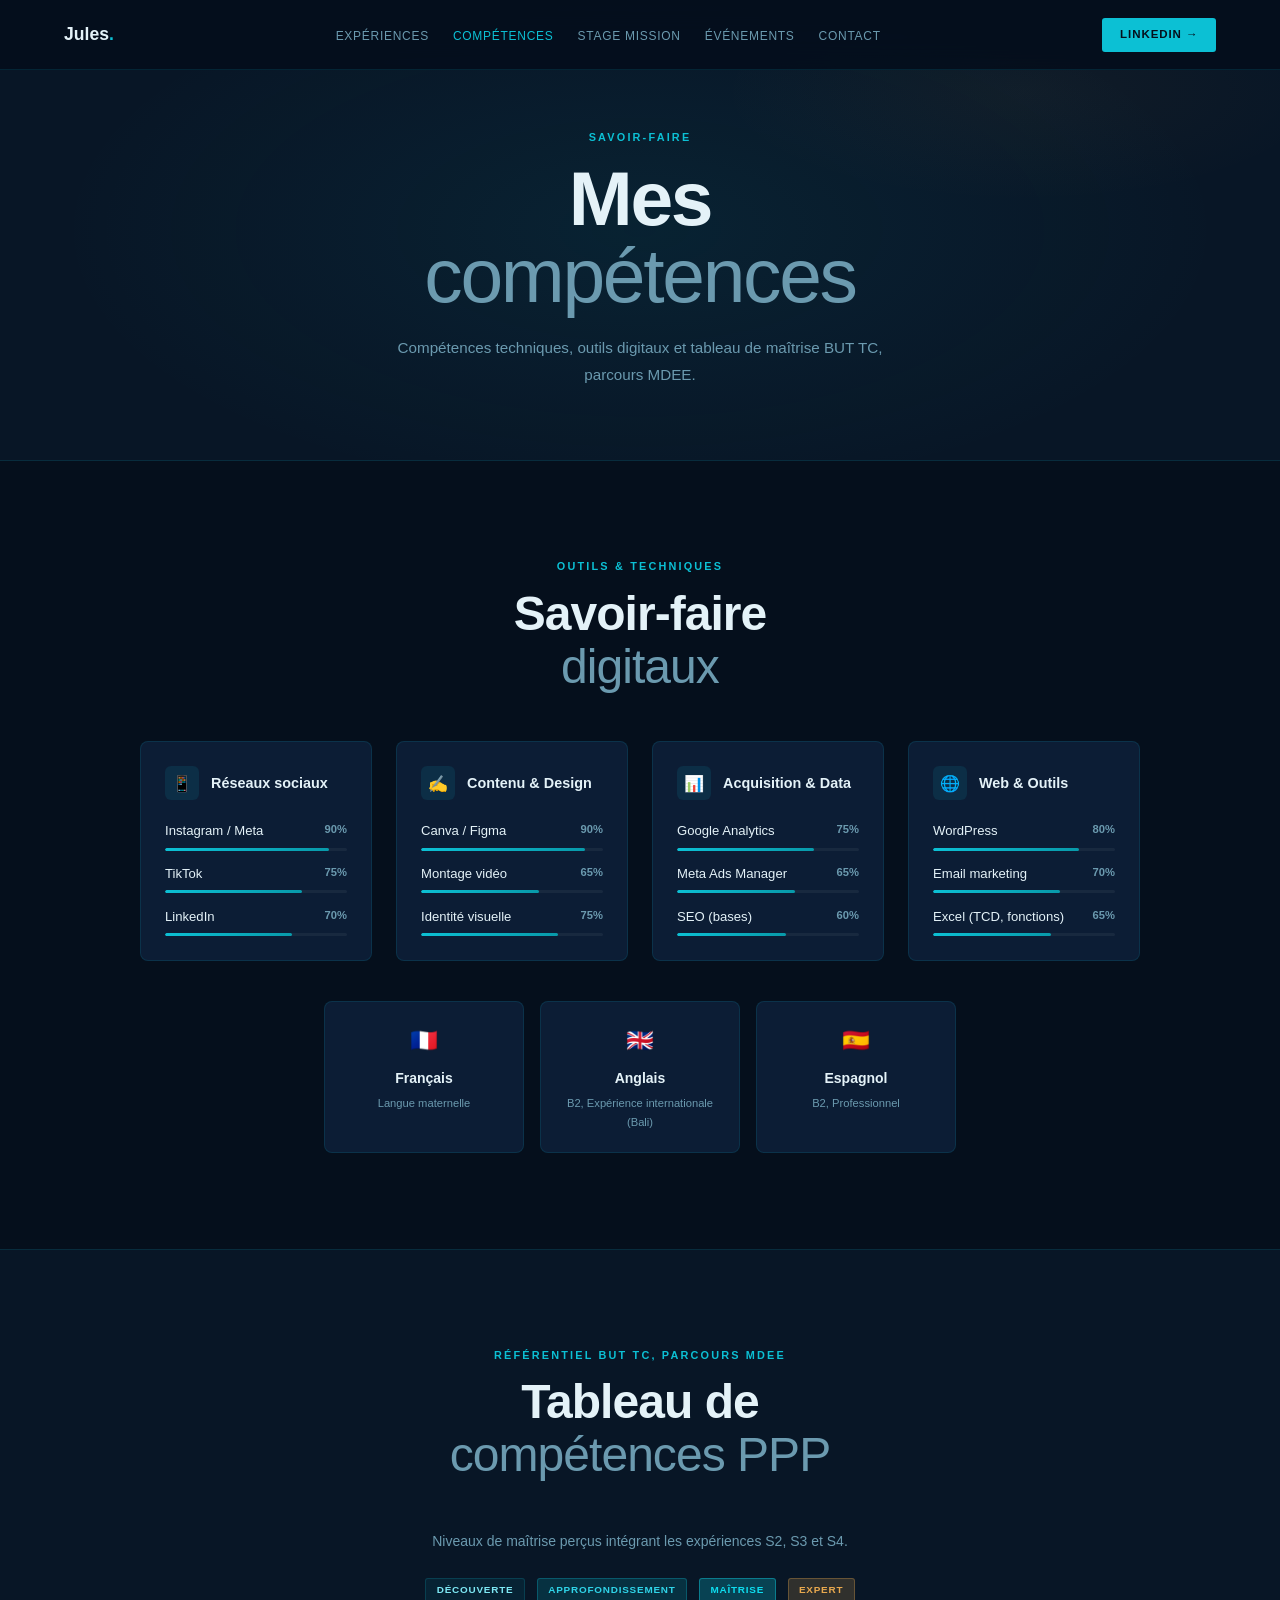
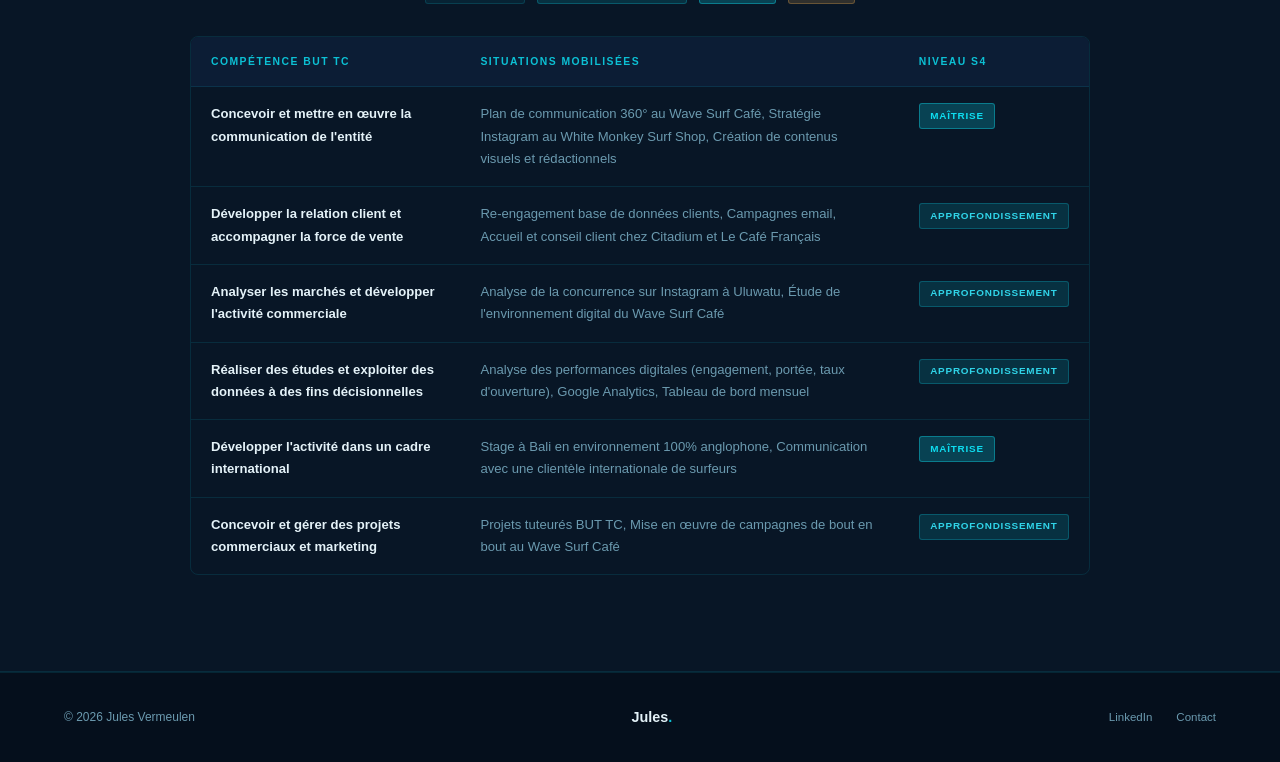
==== commit 77e1e333: "Suppression des tirets : remplacés par virgules et deux-points" ====
--- a/competences.html
+++ b/competences.html
@@ -3,7 +3,7 @@
 <head>
 <meta charset="UTF-8">
 <meta name="viewport" content="width=device-width, initial-scale=1.0">
-<title>Compétences — Jules Vermeulen</title>
+<title>Compétences, Jules Vermeulen</title>
 <link rel="stylesheet" href="style.css">
 </head>
 <body>
@@ -24,7 +24,7 @@
 <div class="page-header">
   <div class="page-header-label">Savoir-faire</div>
   <h1 class="page-header-title">Mes<br><em>compétences</em></h1>
-  <p class="page-header-sub">Compétences techniques, outils digitaux et tableau de maîtrise BUT TC — parcours MDEE.</p>
+  <p class="page-header-sub">Compétences techniques, outils digitaux et tableau de maîtrise BUT TC, parcours MDEE.</p>
 </div>
 
 <section>
@@ -67,13 +67,13 @@
 
   <div class="lang-grid">
     <div class="lang-card will-animate delay-1"><div class="lang-flag">🇫🇷</div><div class="lang-name">Français</div><div class="lang-level">Langue maternelle</div></div>
-    <div class="lang-card will-animate delay-2"><div class="lang-flag">🇬🇧</div><div class="lang-name">Anglais</div><div class="lang-level">B2 · Expérience internationale (Bali)</div></div>
-    <div class="lang-card will-animate delay-3"><div class="lang-flag">🇪🇸</div><div class="lang-name">Espagnol</div><div class="lang-level">B2 · Professionnel</div></div>
+    <div class="lang-card will-animate delay-2"><div class="lang-flag">🇬🇧</div><div class="lang-name">Anglais</div><div class="lang-level">B2, Expérience internationale (Bali)</div></div>
+    <div class="lang-card will-animate delay-3"><div class="lang-flag">🇪🇸</div><div class="lang-name">Espagnol</div><div class="lang-level">B2, Professionnel</div></div>
   </div>
 </section>
 
 <section class="alt">
-  <div class="section-label">Référentiel BUT TC — Parcours MDEE</div>
+  <div class="section-label">Référentiel BUT TC, Parcours MDEE</div>
   <h2 class="section-title">Tableau de<br><em>compétences PPP</em></h2>
   <p style="color:var(--muted);margin-bottom:1.5rem;font-size:0.875rem;text-align:center;">Niveaux de maîtrise perçus intégrant les expériences S2, S3 et S4.</p>
 
@@ -96,32 +96,32 @@
       <tbody>
         <tr>
           <td>Concevoir et mettre en œuvre la communication de l'entité</td>
-          <td>Plan de communication 360° au Wave Surf Café · Stratégie Instagram au White Monkey Surf Shop · Création de contenus visuels et rédactionnels</td>
+          <td>Plan de communication 360° au Wave Surf Café, Stratégie Instagram au White Monkey Surf Shop, Création de contenus visuels et rédactionnels</td>
           <td><span class="mastery-badge m3">Maîtrise</span></td>
         </tr>
         <tr>
           <td>Développer la relation client et accompagner la force de vente</td>
-          <td>Re-engagement base de données clients · Campagnes email · Accueil et conseil client chez Citadium et Le Café Français</td>
+          <td>Re-engagement base de données clients, Campagnes email, Accueil et conseil client chez Citadium et Le Café Français</td>
           <td><span class="mastery-badge m2">Approfondissement</span></td>
         </tr>
         <tr>
           <td>Analyser les marchés et développer l'activité commerciale</td>
-          <td>Analyse de la concurrence sur Instagram à Uluwatu · Étude de l'environnement digital du Wave Surf Café</td>
+          <td>Analyse de la concurrence sur Instagram à Uluwatu, Étude de l'environnement digital du Wave Surf Café</td>
           <td><span class="mastery-badge m2">Approfondissement</span></td>
         </tr>
         <tr>
           <td>Réaliser des études et exploiter des données à des fins décisionnelles</td>
-          <td>Analyse des performances digitales (engagement, portée, taux d'ouverture) · Google Analytics · Tableau de bord mensuel</td>
+          <td>Analyse des performances digitales (engagement, portée, taux d'ouverture), Google Analytics, Tableau de bord mensuel</td>
           <td><span class="mastery-badge m2">Approfondissement</span></td>
         </tr>
         <tr>
           <td>Développer l'activité dans un cadre international</td>
-          <td>Stage à Bali en environnement 100% anglophone · Communication avec une clientèle internationale de surfeurs</td>
+          <td>Stage à Bali en environnement 100% anglophone, Communication avec une clientèle internationale de surfeurs</td>
           <td><span class="mastery-badge m3">Maîtrise</span></td>
         </tr>
         <tr>
           <td>Concevoir et gérer des projets commerciaux et marketing</td>
-          <td>Projets tuteurés BUT TC · Mise en œuvre de campagnes de bout en bout au Wave Surf Café</td>
+          <td>Projets tuteurés BUT TC, Mise en œuvre de campagnes de bout en bout au Wave Surf Café</td>
           <td><span class="mastery-badge m2">Approfondissement</span></td>
         </tr>
       </tbody>
--- a/style.css
+++ b/style.css
@@ -452,8 +452,9 @@
 .event-card:hover { border-color: rgba(12,192,212,0.35); transform: translateY(-4px); box-shadow: 0 16px 40px rgba(12,192,212,0.07); }
 .event-img {
   width: 100%;
-  height: 220px;
+  height: 280px;
   object-fit: cover;
+  object-position: center top;
   display: block;
   background: var(--bg2);
 }
@@ -630,6 +631,47 @@
   .lang-card { max-width: 100%; }
 }
 
+/* === PHOTO GALLERY === */
+.gallery-section { display: flex; flex-direction: column; gap: 3rem; }
+.gallery-group-label {
+  font-size: 0.68rem;
+  font-weight: 700;
+  letter-spacing: 0.16em;
+  text-transform: uppercase;
+  color: var(--accent);
+  margin-bottom: 0.5rem;
+}
+.gallery-group-title {
+  font-size: 1.1rem;
+  font-weight: 700;
+  margin-bottom: 1.25rem;
+}
+.photo-grid {
+  display: grid;
+  grid-template-columns: repeat(2, 1fr);
+  gap: 0.85rem;
+}
+.photo-grid img {
+  width: 100%;
+  aspect-ratio: 4/3;
+  object-fit: cover;
+  border-radius: var(--radius);
+  border: 0.5px solid var(--border);
+  transition: transform 0.35s ease, filter 0.35s ease, border-color 0.35s ease;
+  display: block;
+}
+.photo-grid img:hover {
+  transform: scale(1.03);
+  filter: brightness(1.12);
+  border-color: rgba(12,192,212,0.4);
+}
+.photo-grid img.tall {
+  aspect-ratio: 3/4;
+}
+@media (max-width: 480px) {
+  .photo-grid { grid-template-columns: 1fr; }
+}
+
 /* === SCROLL ANIMATION JS HELPER === */
 .will-animate {
   opacity: 0;
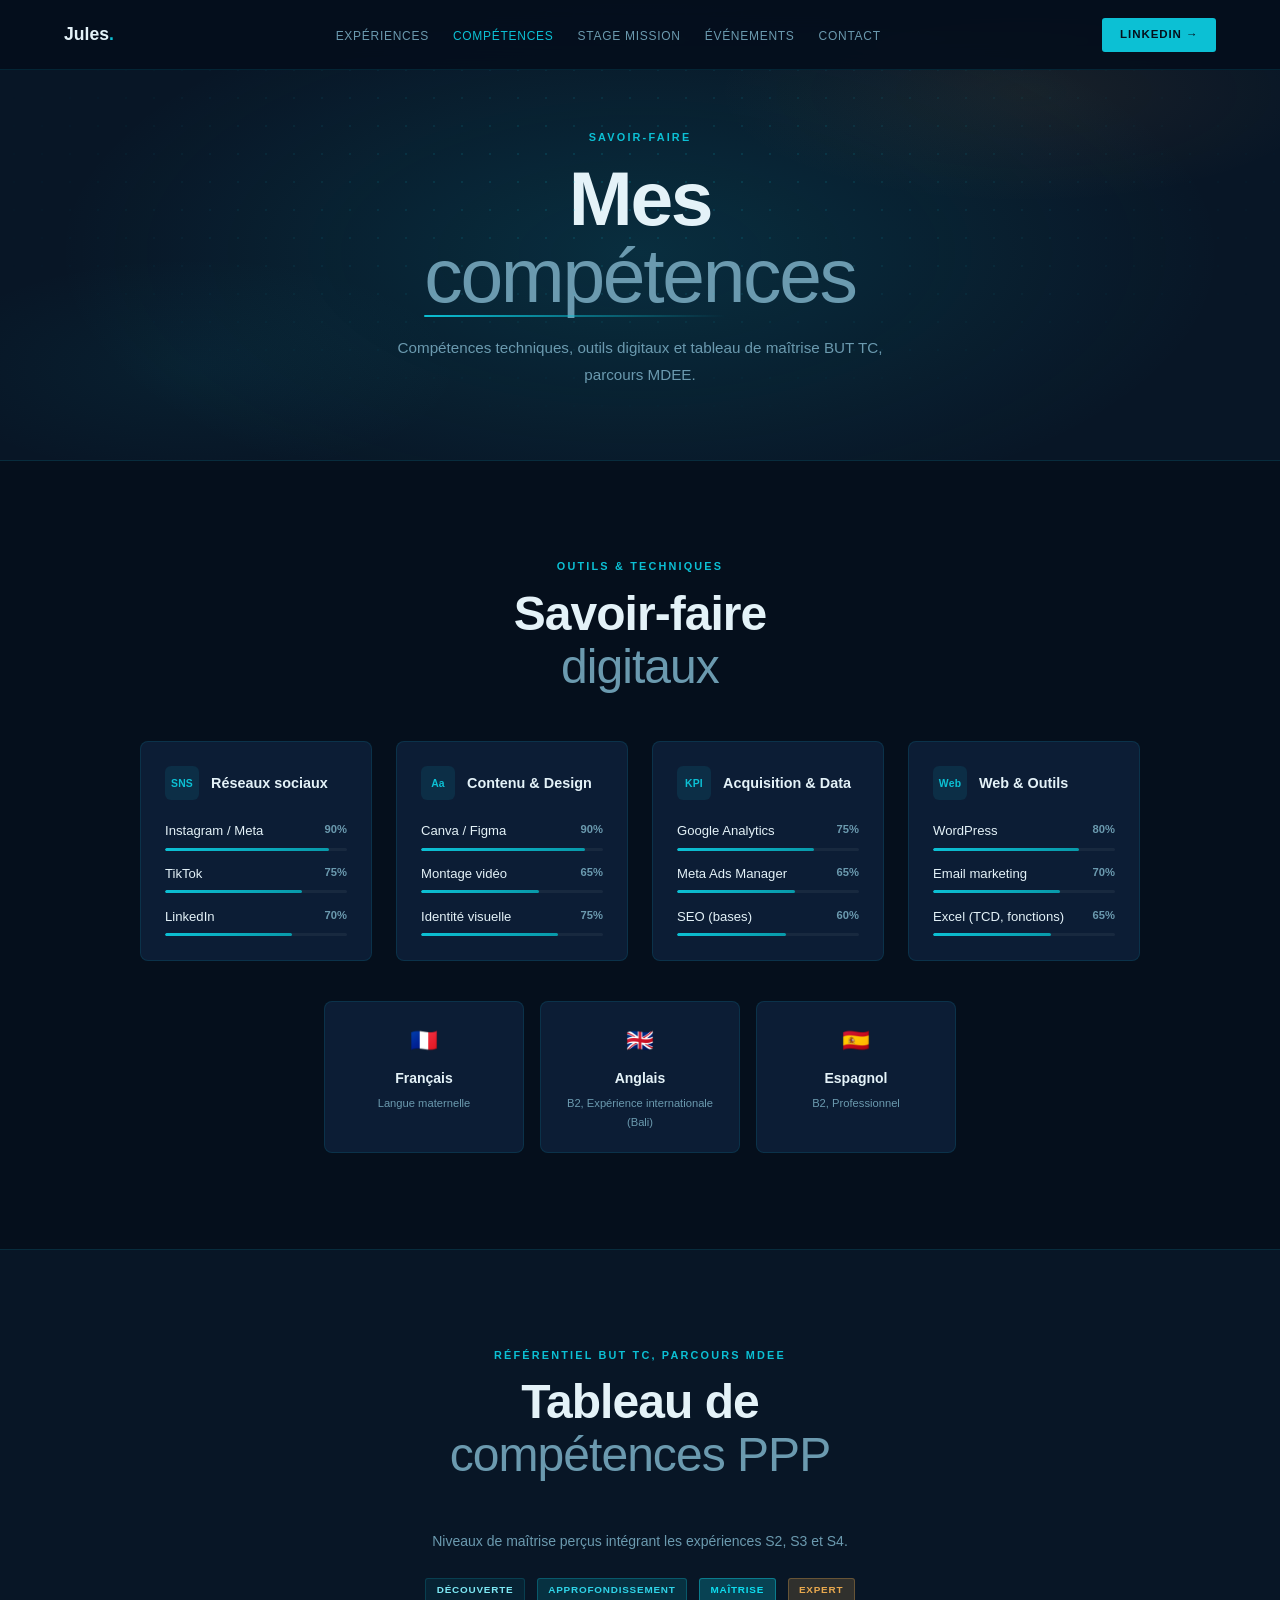
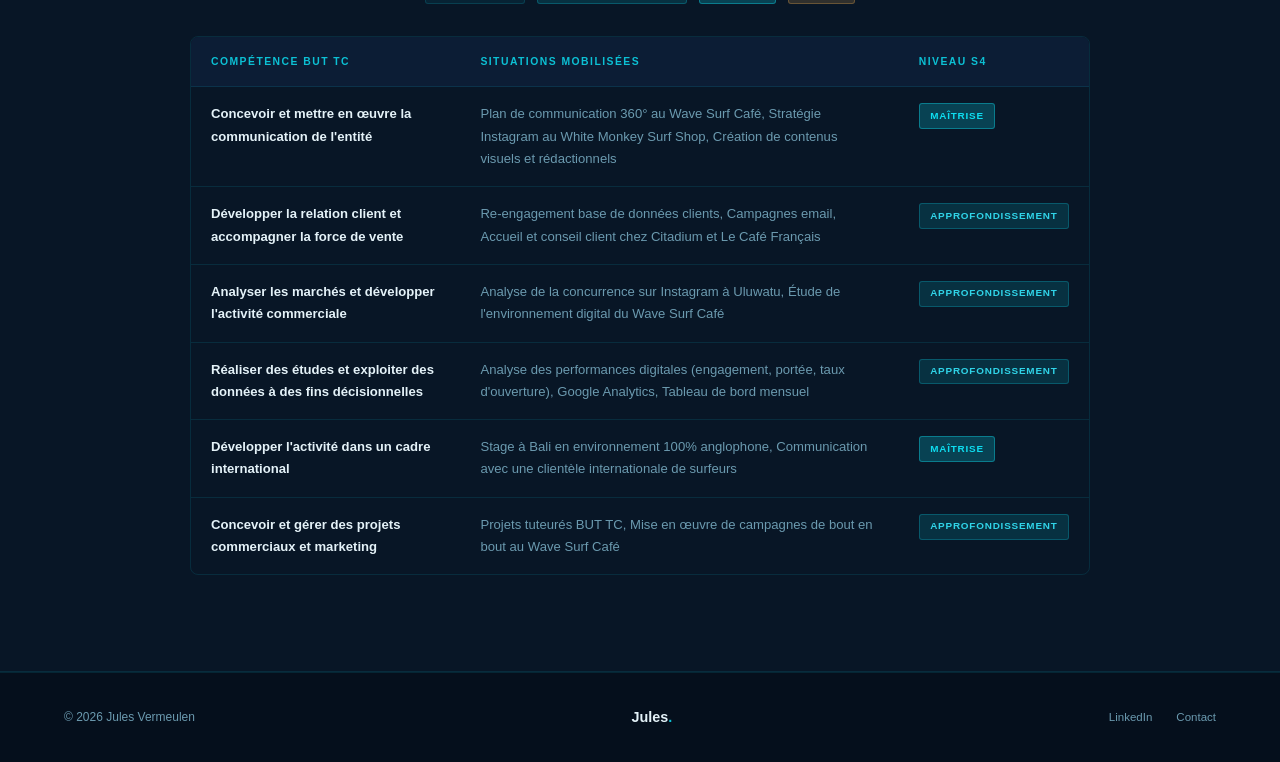
==== commit ae00f54f: "Design : header plus dynamique, réduction des émojis" ====
--- a/competences.html
+++ b/competences.html
@@ -32,7 +32,7 @@
   <h2 class="section-title">Savoir-faire<br><em>digitaux</em></h2>
   <div class="skills-grid">
     <div class="skill-category will-animate delay-1">
-      <div class="skill-cat-header"><div class="skill-cat-icon">📱</div><span class="skill-cat-title">Réseaux sociaux</span></div>
+      <div class="skill-cat-header"><div class="skill-cat-icon">SNS</div><span class="skill-cat-title">Réseaux sociaux</span></div>
       <div class="skill-list">
         <div class="skill-item"><div class="skill-name-row"><span class="skill-name">Instagram / Meta</span><span class="skill-pct">90%</span></div><div class="skill-bar"><div class="skill-bar-fill" style="width:90%"></div></div></div>
         <div class="skill-item"><div class="skill-name-row"><span class="skill-name">TikTok</span><span class="skill-pct">75%</span></div><div class="skill-bar"><div class="skill-bar-fill" style="width:75%"></div></div></div>
@@ -40,7 +40,7 @@
       </div>
     </div>
     <div class="skill-category will-animate delay-2">
-      <div class="skill-cat-header"><div class="skill-cat-icon">✍️</div><span class="skill-cat-title">Contenu & Design</span></div>
+      <div class="skill-cat-header"><div class="skill-cat-icon">Aa</div><span class="skill-cat-title">Contenu & Design</span></div>
       <div class="skill-list">
         <div class="skill-item"><div class="skill-name-row"><span class="skill-name">Canva / Figma</span><span class="skill-pct">90%</span></div><div class="skill-bar"><div class="skill-bar-fill" style="width:90%"></div></div></div>
         <div class="skill-item"><div class="skill-name-row"><span class="skill-name">Montage vidéo</span><span class="skill-pct">65%</span></div><div class="skill-bar"><div class="skill-bar-fill" style="width:65%"></div></div></div>
@@ -48,7 +48,7 @@
       </div>
     </div>
     <div class="skill-category will-animate delay-3">
-      <div class="skill-cat-header"><div class="skill-cat-icon">📊</div><span class="skill-cat-title">Acquisition & Data</span></div>
+      <div class="skill-cat-header"><div class="skill-cat-icon">KPI</div><span class="skill-cat-title">Acquisition & Data</span></div>
       <div class="skill-list">
         <div class="skill-item"><div class="skill-name-row"><span class="skill-name">Google Analytics</span><span class="skill-pct">75%</span></div><div class="skill-bar"><div class="skill-bar-fill" style="width:75%"></div></div></div>
         <div class="skill-item"><div class="skill-name-row"><span class="skill-name">Meta Ads Manager</span><span class="skill-pct">65%</span></div><div class="skill-bar"><div class="skill-bar-fill" style="width:65%"></div></div></div>
@@ -56,7 +56,7 @@
       </div>
     </div>
     <div class="skill-category will-animate delay-4">
-      <div class="skill-cat-header"><div class="skill-cat-icon">🌐</div><span class="skill-cat-title">Web & Outils</span></div>
+      <div class="skill-cat-header"><div class="skill-cat-icon">Web</div><span class="skill-cat-title">Web & Outils</span></div>
       <div class="skill-list">
         <div class="skill-item"><div class="skill-name-row"><span class="skill-name">WordPress</span><span class="skill-pct">80%</span></div><div class="skill-bar"><div class="skill-bar-fill" style="width:80%"></div></div></div>
         <div class="skill-item"><div class="skill-name-row"><span class="skill-name">Email marketing</span><span class="skill-pct">70%</span></div><div class="skill-bar"><div class="skill-bar-fill" style="width:70%"></div></div></div>
--- a/style.css
+++ b/style.css
@@ -43,6 +43,10 @@
   0%   { background-position: -200% center; }
   100% { background-position:  200% center; }
 }
+@keyframes glowPulse {
+  0%, 100% { opacity: 0.35; }
+  50%       { opacity: 0.85; }
+}
 
 .animate-hidden {
   opacity: 0;
@@ -201,8 +205,19 @@
   position: absolute;
   inset: 0;
   background:
-    radial-gradient(ellipse 70% 90% at 50% 50%, rgba(12,192,212,0.07) 0%, transparent 65%),
-    radial-gradient(ellipse 40% 40% at 80% 20%, rgba(232,168,78,0.04) 0%, transparent 60%);
+    radial-gradient(ellipse 70% 90% at 50% 55%, rgba(12,192,212,0.14) 0%, transparent 65%),
+    radial-gradient(ellipse 40% 40% at 80% 20%, rgba(232,168,78,0.07) 0%, transparent 60%),
+    radial-gradient(ellipse 35% 40% at 15% 80%, rgba(12,192,212,0.06) 0%, transparent 60%);
+  pointer-events: none;
+}
+.page-header::after {
+  content: '';
+  position: absolute;
+  inset: 0;
+  background-image: radial-gradient(circle, rgba(12,192,212,0.16) 1px, transparent 1px);
+  background-size: 28px 28px;
+  mask-image: radial-gradient(ellipse 75% 75% at 50% 40%, black 0%, transparent 72%);
+  -webkit-mask-image: radial-gradient(ellipse 75% 75% at 50% 40%, black 0%, transparent 72%);
   pointer-events: none;
 }
 .page-header-label {
@@ -223,7 +238,23 @@
   position: relative;
   animation: fadeUp 0.7s ease both 0.1s;
 }
-.page-header-title em { font-style: normal; color: var(--muted); font-weight: 400; }
+.page-header-title em {
+  font-style: normal;
+  color: var(--muted);
+  font-weight: 400;
+  position: relative;
+  display: inline-block;
+}
+.page-header-title em::after {
+  content: '';
+  position: absolute;
+  left: 0; right: 0;
+  bottom: -3px;
+  height: 2px;
+  background: linear-gradient(90deg, var(--accent), transparent 70%);
+  border-radius: 1px;
+  animation: glowPulse 3s ease-in-out infinite;
+}
 .page-header-sub {
   font-size: 0.95rem;
   color: var(--muted);
@@ -250,8 +281,18 @@
   position: absolute;
   inset: 0;
   background:
-    radial-gradient(ellipse 70% 60% at 75% 50%, rgba(12,192,212,0.07) 0%, transparent 70%),
-    radial-gradient(ellipse 50% 50% at 20% 80%, rgba(232,168,78,0.04) 0%, transparent 60%);
+    radial-gradient(ellipse 70% 60% at 75% 50%, rgba(12,192,212,0.14) 0%, transparent 70%),
+    radial-gradient(ellipse 50% 50% at 20% 80%, rgba(232,168,78,0.07) 0%, transparent 60%);
+  pointer-events: none;
+}
+.hero::after {
+  content: '';
+  position: absolute;
+  inset: 0;
+  background-image: radial-gradient(circle, rgba(12,192,212,0.2) 1px, transparent 1px);
+  background-size: 30px 30px;
+  mask-image: radial-gradient(ellipse 55% 80% at 76% 45%, black 0%, transparent 65%);
+  -webkit-mask-image: radial-gradient(ellipse 55% 80% at 76% 45%, black 0%, transparent 65%);
   pointer-events: none;
 }
 .hero-left {
@@ -330,7 +371,7 @@
   transform: translateY(-4px);
   box-shadow: 0 12px 32px rgba(12,192,212,0.08);
 }
-.page-card-icon { font-size: 1.5rem; margin-bottom: 1rem; }
+.page-card-icon { font-size: 1.2rem; font-weight: 800; color: var(--accent); letter-spacing: -0.04em; font-variant-numeric: tabular-nums; margin-bottom: 1rem; }
 .page-card-title { font-size: 0.95rem; font-weight: 700; margin-bottom: 0.4rem; }
 .page-card-desc { font-size: 0.78rem; color: var(--muted); line-height: 1.6; }
 .page-card-arrow { color: var(--accent); font-size: 0.82rem; margin-top: 1rem; display: block; transition: transform 0.2s; }
@@ -339,7 +380,7 @@
 /* === ABOUT CARDS === */
 .reason-card { display: flex; gap: 1rem; align-items: flex-start; padding: 1.25rem; background: var(--bg3); border: 0.5px solid var(--border); border-radius: var(--radius); transition: border-color 0.2s, transform 0.2s; }
 .reason-card:hover { border-color: rgba(12,192,212,0.3); transform: translateX(4px); }
-.reason-icon { font-size: 1rem; width: 38px; height: 38px; background: rgba(12,192,212,0.1); border-radius: 6px; display: flex; align-items: center; justify-content: center; flex-shrink: 0; }
+.reason-icon { font-size: 0.65rem; font-weight: 800; color: var(--accent); letter-spacing: 0.02em; width: 38px; height: 38px; background: rgba(12,192,212,0.1); border-radius: 6px; display: flex; align-items: center; justify-content: center; flex-shrink: 0; }
 .reason-card h4 { font-size: 0.875rem; font-weight: 700; margin-bottom: 0.2rem; color: var(--text); }
 .reason-card p { font-size: 0.78rem; color: var(--muted); line-height: 1.5; }
 
@@ -361,7 +402,7 @@
 .skill-category { background: var(--bg3); border: 0.5px solid var(--border); border-radius: var(--radius); padding: 1.5rem; transition: border-color 0.2s, transform 0.2s; }
 .skill-category:hover { border-color: rgba(12,192,212,0.3); transform: translateY(-2px); }
 .skill-cat-header { display: flex; align-items: center; gap: 0.75rem; margin-bottom: 1.25rem; }
-.skill-cat-icon { font-size: 1rem; width: 34px; height: 34px; background: rgba(12,192,212,0.1); border-radius: 6px; display: flex; align-items: center; justify-content: center; }
+.skill-cat-icon { font-size: 0.65rem; font-weight: 800; color: var(--accent); letter-spacing: 0.02em; width: 34px; height: 34px; background: rgba(12,192,212,0.1); border-radius: 6px; display: flex; align-items: center; justify-content: center; }
 .skill-cat-title { font-size: 0.9rem; font-weight: 700; }
 .skill-list { display: flex; flex-direction: column; gap: 0.8rem; }
 .skill-item { display: flex; flex-direction: column; gap: 0.3rem; }
@@ -523,7 +564,10 @@
 }
 .contact-card:hover { border-color: rgba(12,192,212,0.4); transform: translateX(4px); }
 .contact-card-icon {
-  font-size: 1.1rem;
+  font-size: 0.75rem;
+  font-weight: 800;
+  color: var(--accent);
+  letter-spacing: 0.01em;
   width: 44px;
   height: 44px;
   background: rgba(12,192,212,0.1);
@@ -551,7 +595,7 @@
   margin: 1.5rem auto 0;
 }
 .linkedin-block:hover { border-color: var(--accent); background: rgba(12,192,212,0.1); transform: translateY(-2px); }
-.linkedin-block-logo { font-size: 2rem; flex-shrink: 0; animation: waveFloat 3s ease-in-out infinite; }
+.linkedin-block-logo { font-size: 1.1rem; font-weight: 900; color: var(--accent); letter-spacing: -0.04em; flex-shrink: 0; width: 48px; height: 48px; background: rgba(12,192,212,0.12); border-radius: 8px; display: flex; align-items: center; justify-content: center; }
 .linkedin-block-title { font-size: 1rem; font-weight: 700; margin-bottom: 0.2rem; }
 .linkedin-block-url { font-size: 0.78rem; color: var(--muted); }
 
